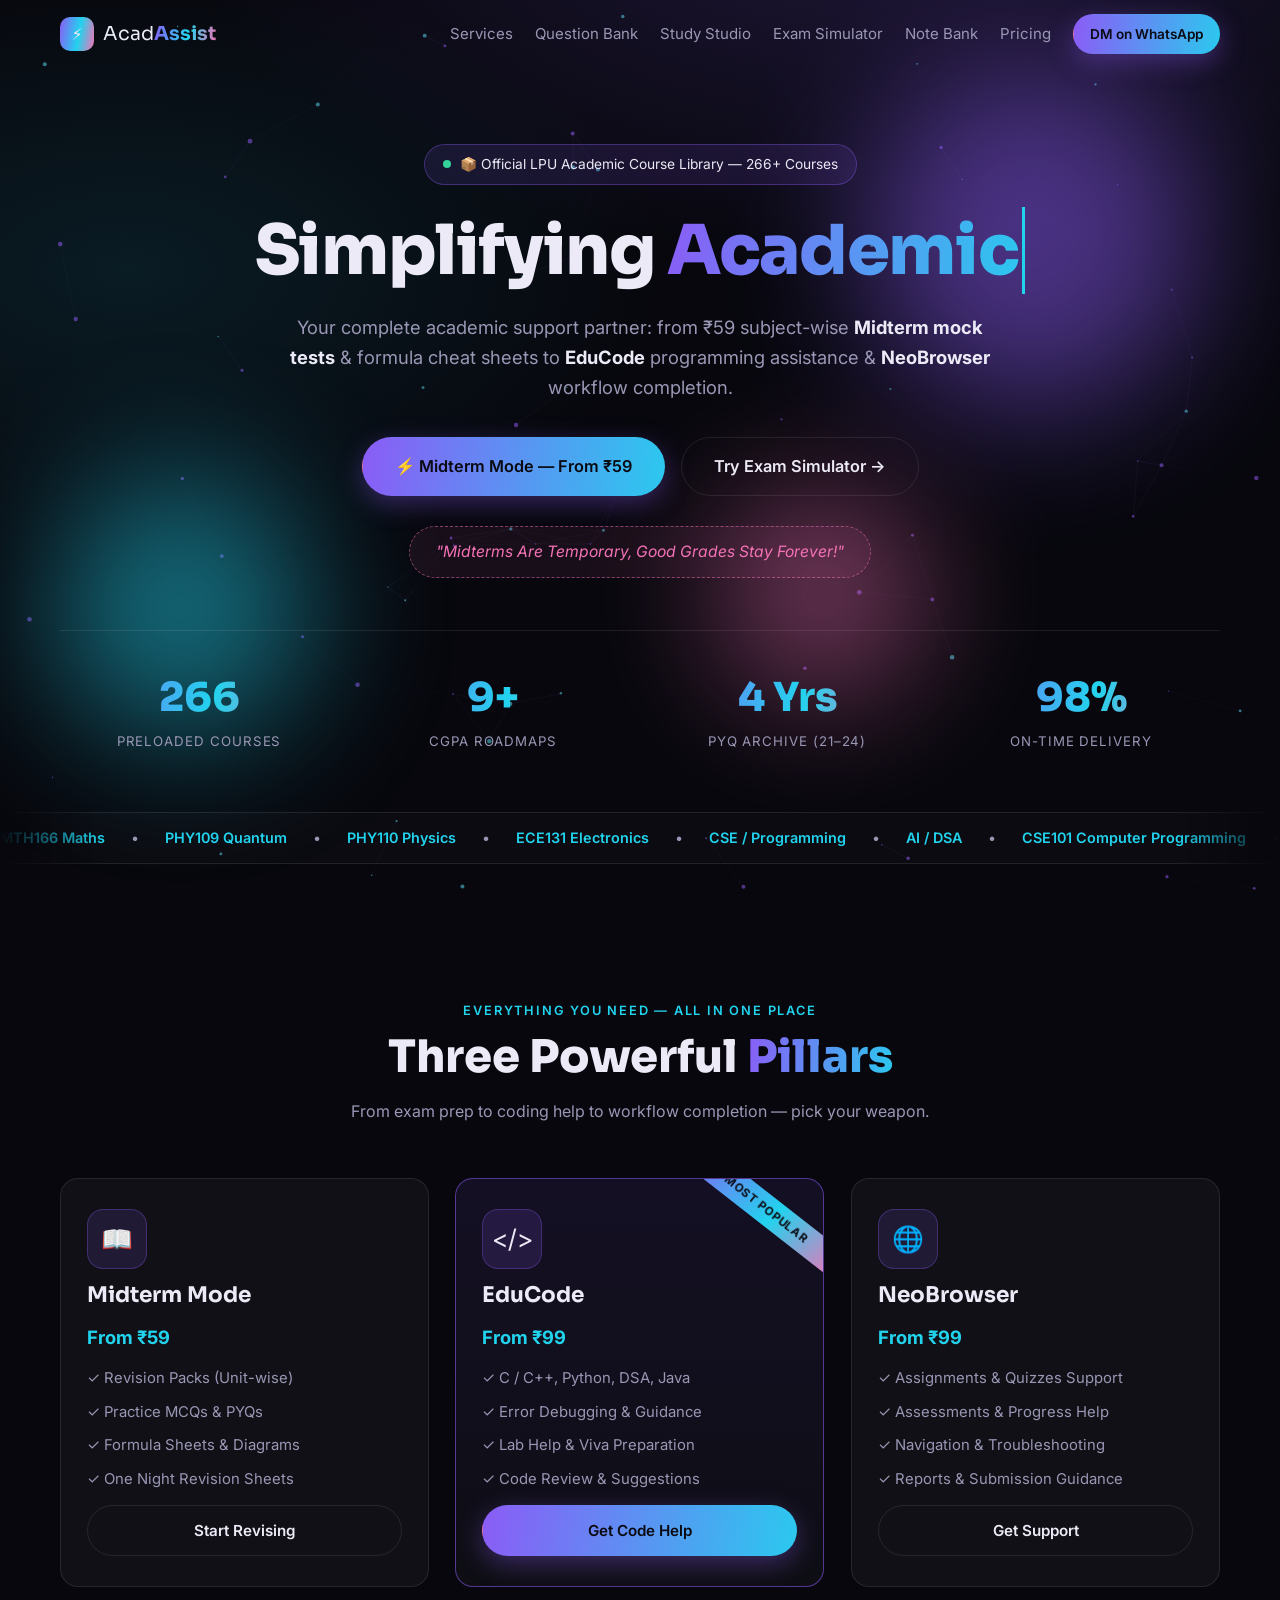
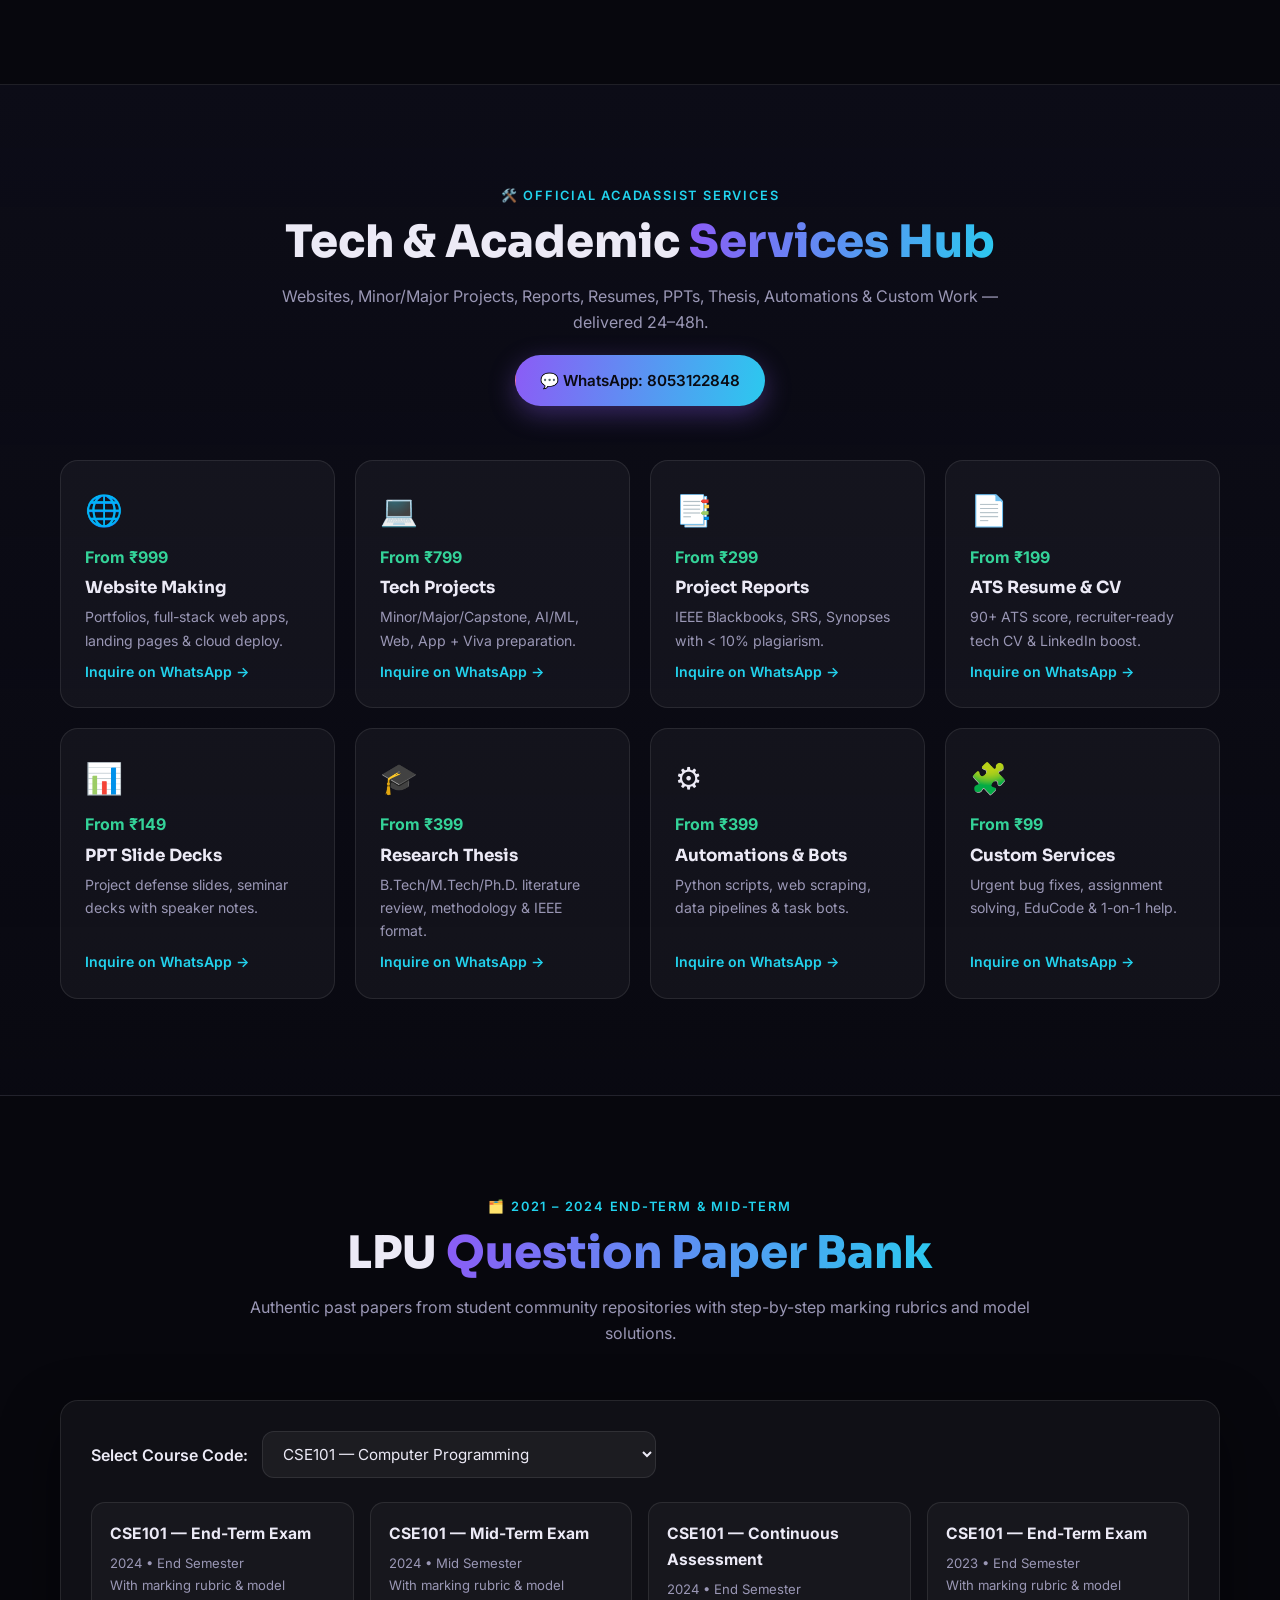
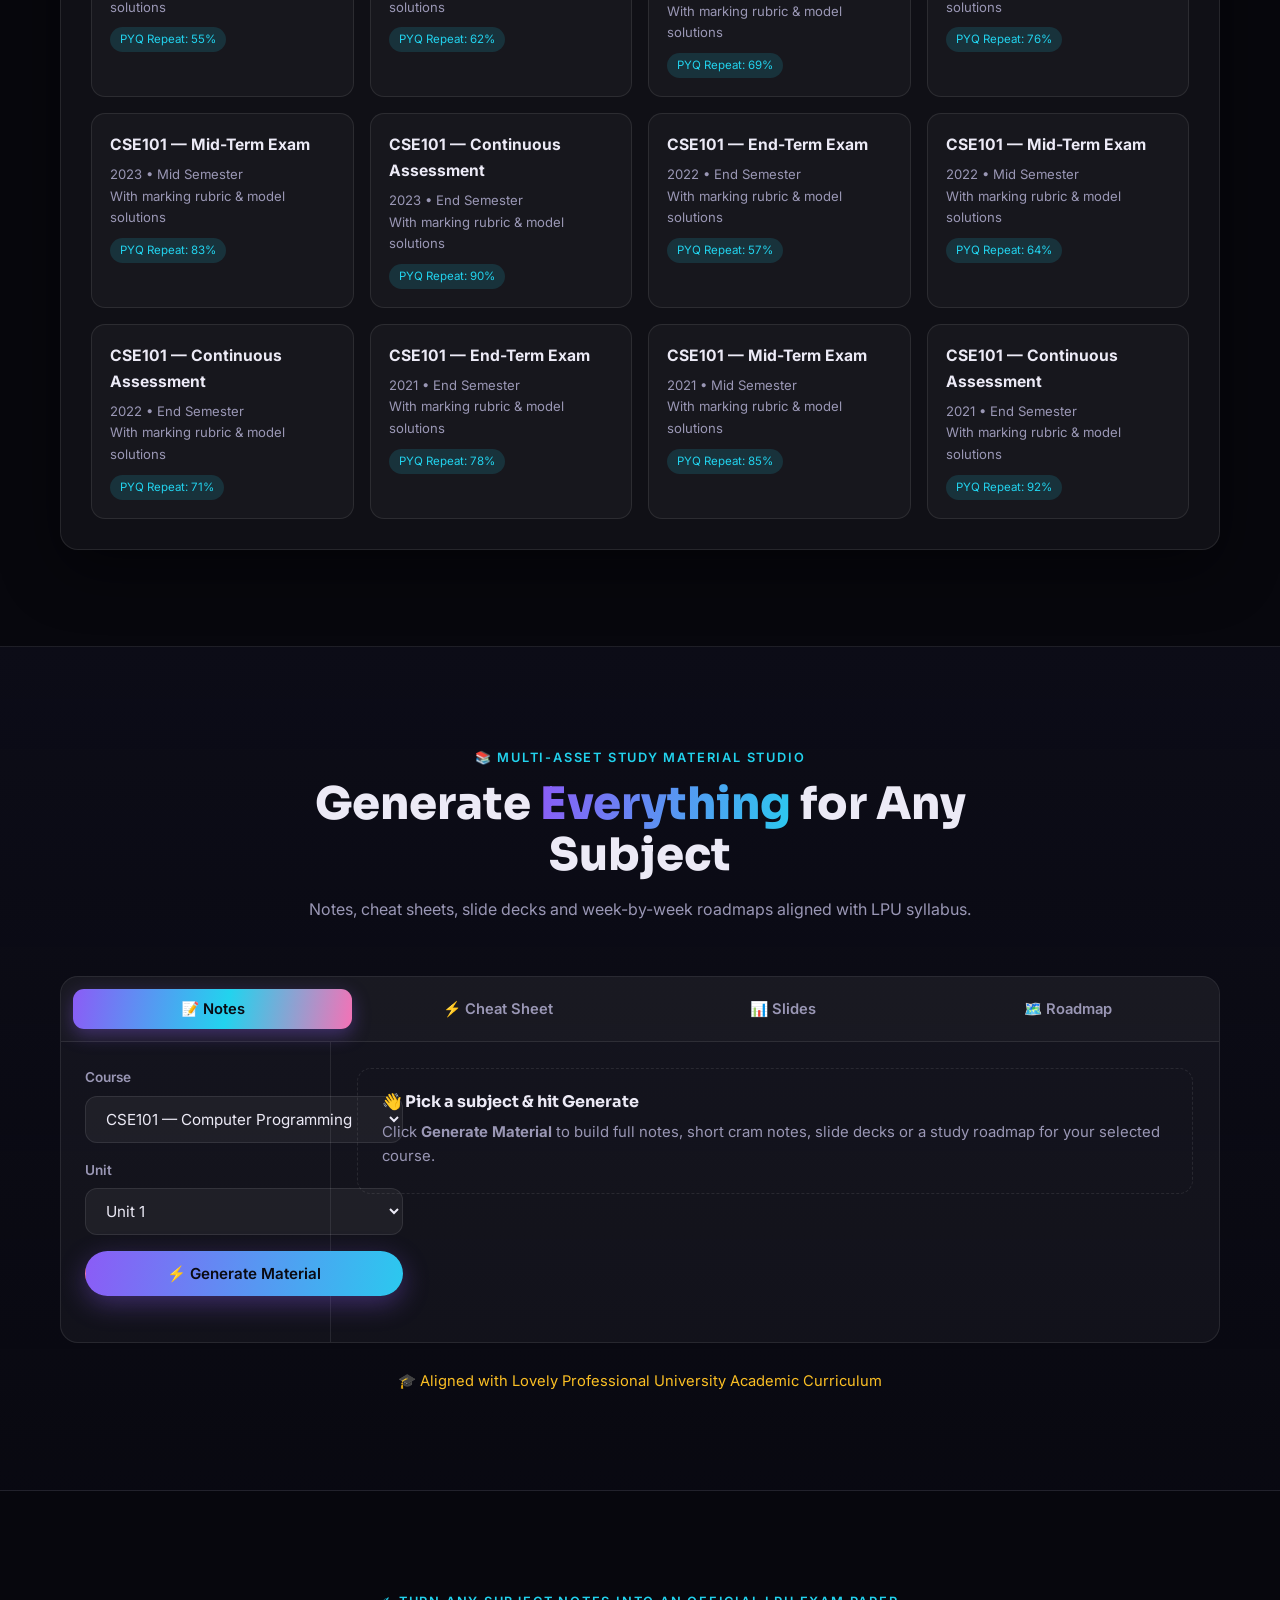
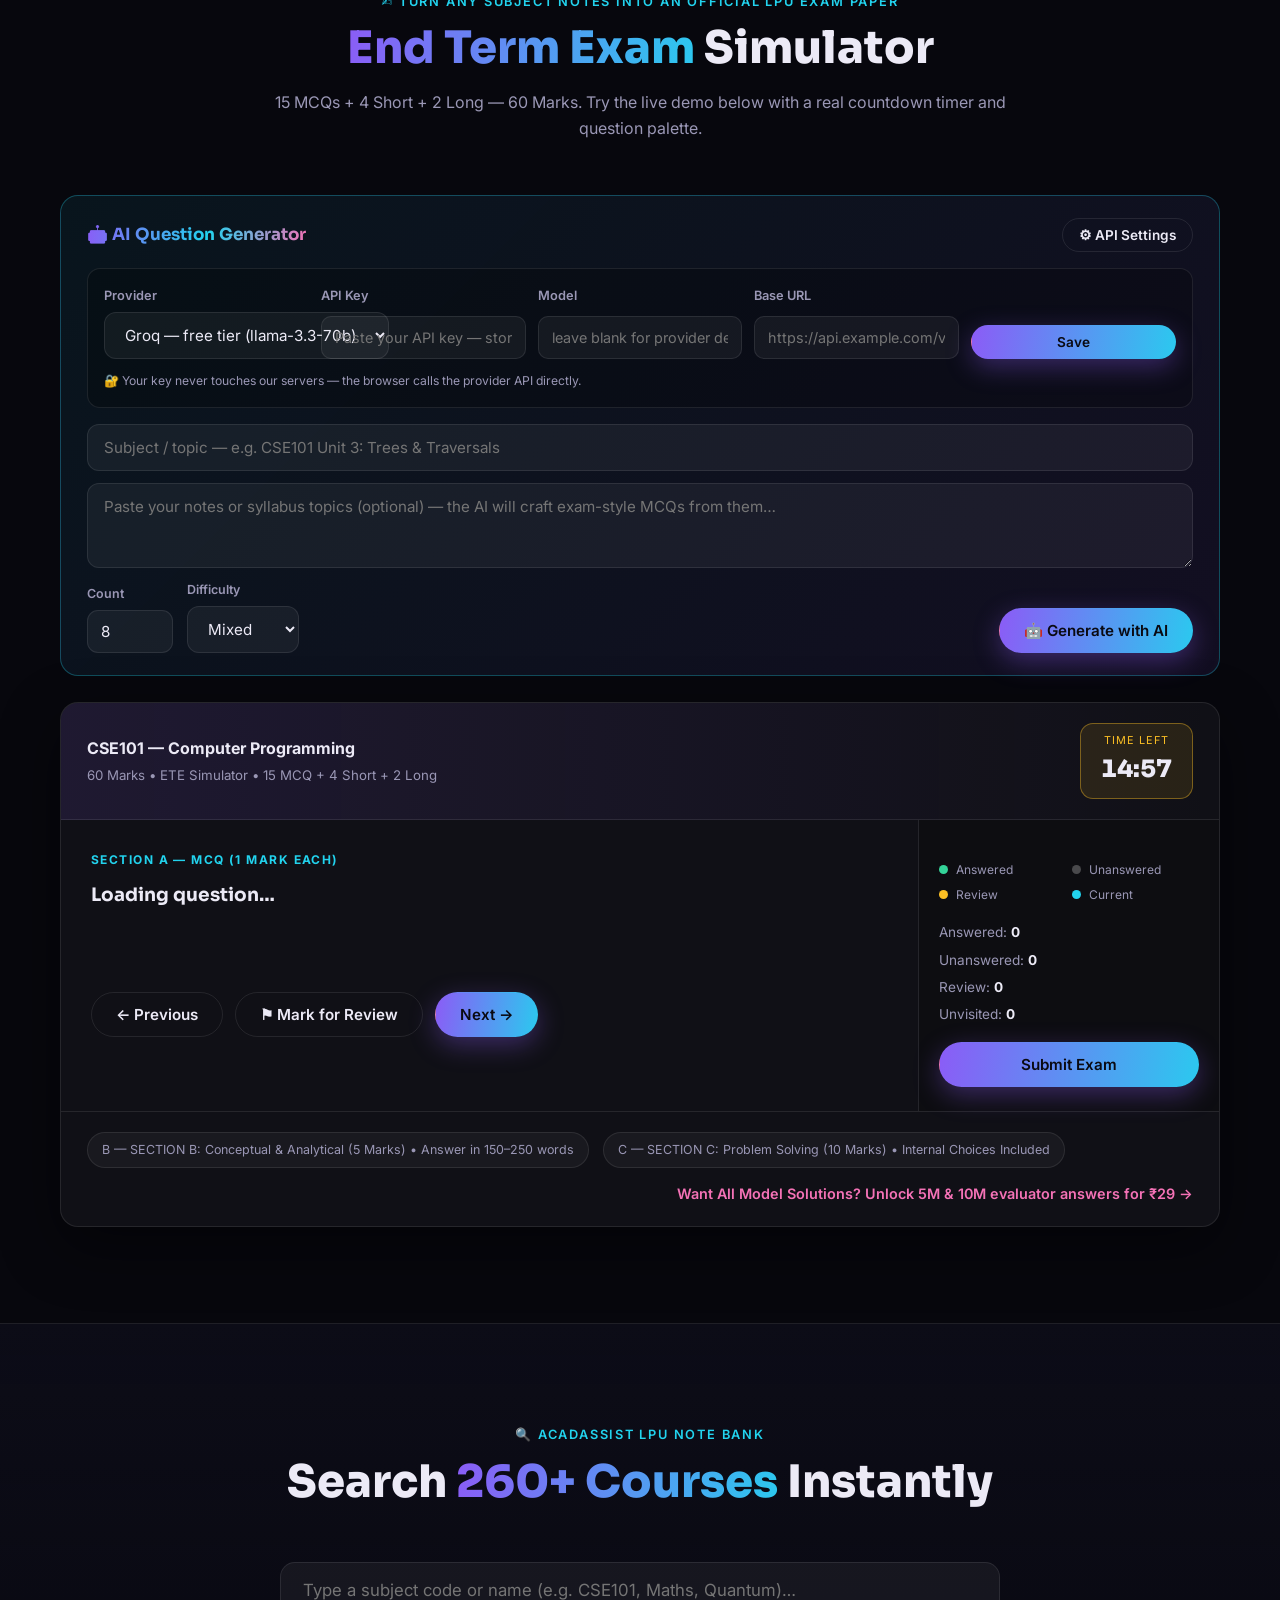
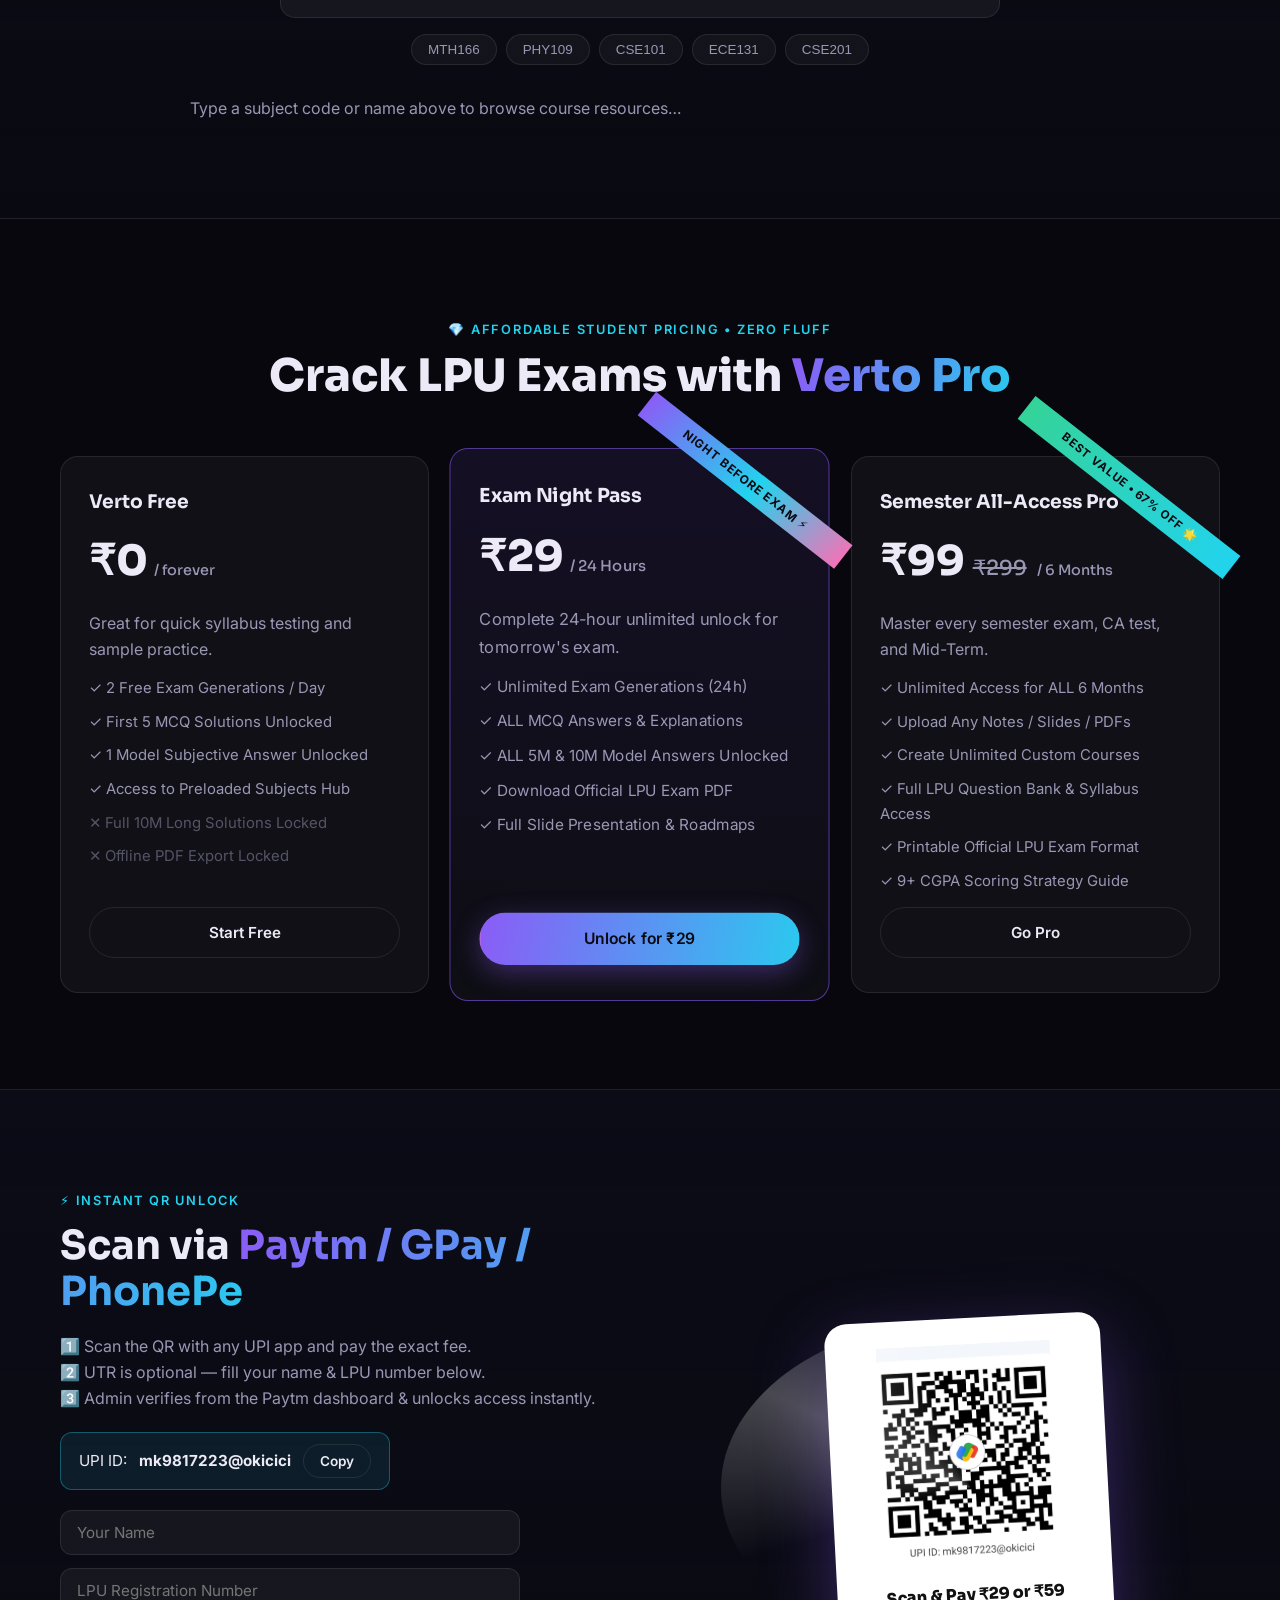
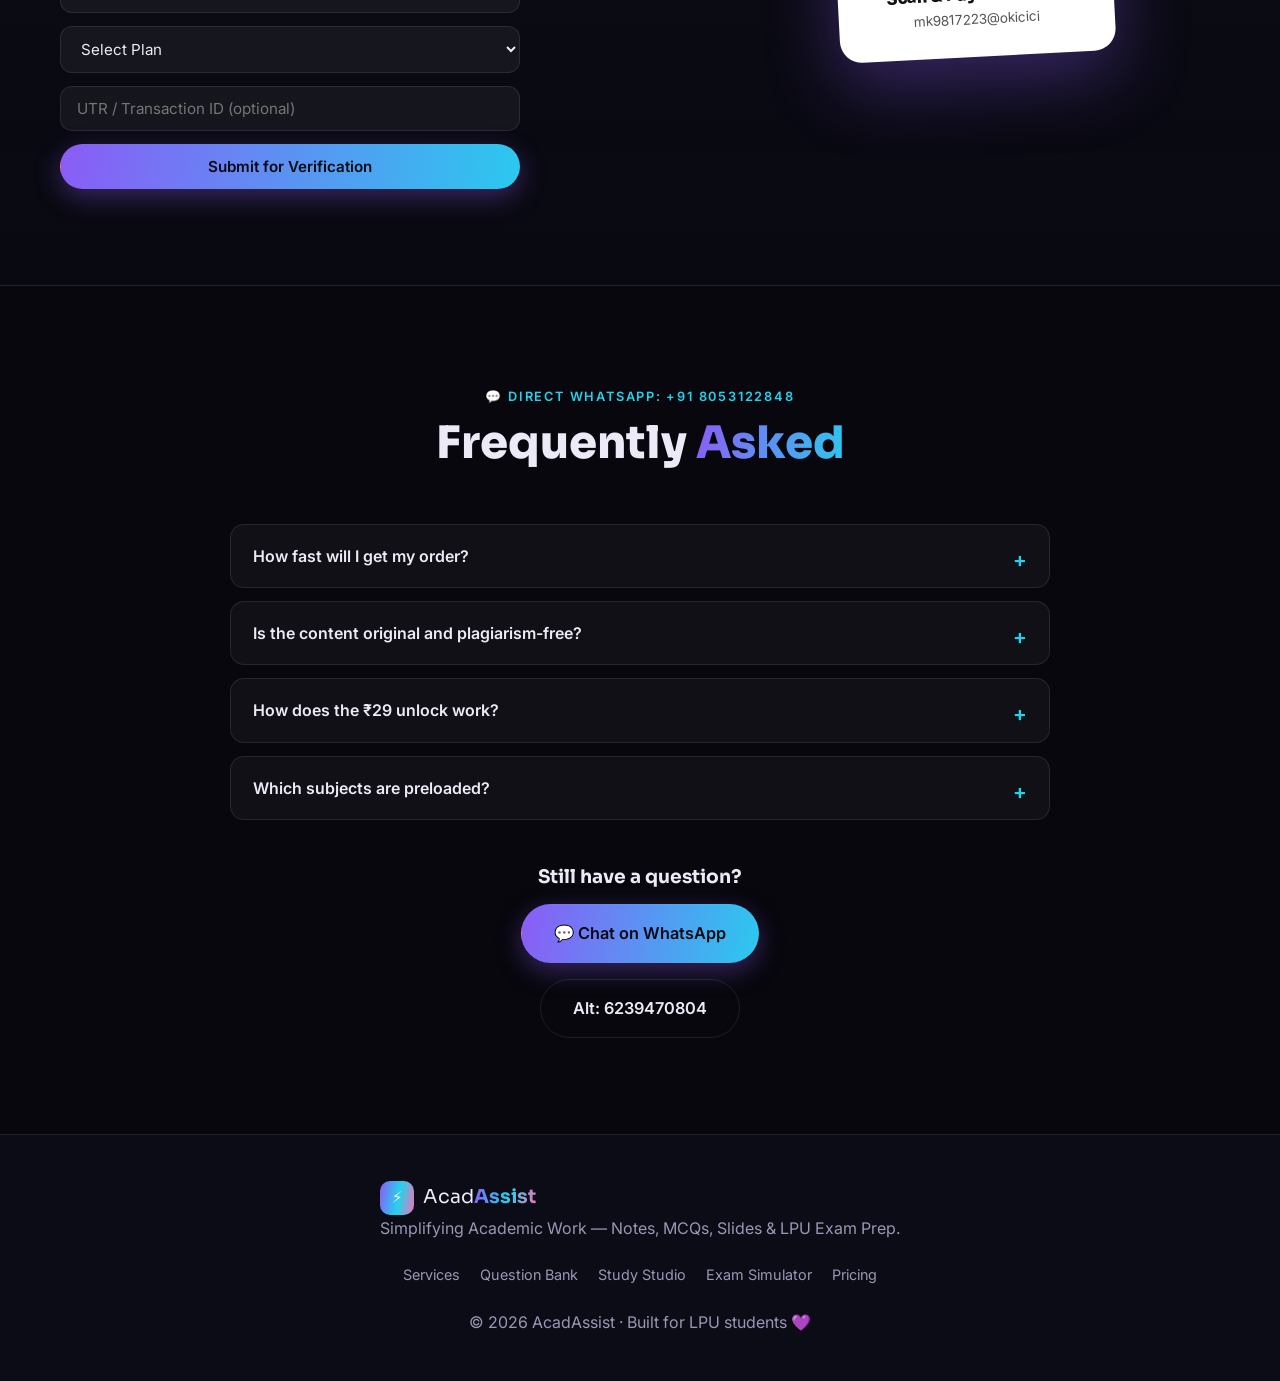
==== interactive-site/index.html @ d51eee95 "Add interactive landing site with AI exam generator and diagram deck New interactive-site/ frontend " ====
<!DOCTYPE html>
<html lang="en">
<head>
  <meta charset="UTF-8" />
  <meta name="viewport" content="width=device-width, initial-scale=1.0" />
  <title>AcadAssist — Simplifying Academic Work | Notes, MCQs, Slides &amp; LPU Exam Prep</title>
  <meta name="description" content="AcadAssist: Preloaded LPU subjects, custom courses, notes, slides, cram notes, roadmaps, and authentic LPU exam papers. Midterm mock tests from ₹59." />
  <link rel="preconnect" href="https://fonts.googleapis.com" />
  <link rel="preconnect" href="https://fonts.gstatic.com" crossorigin />
  <link href="https://fonts.googleapis.com/css2?family=Sora:wght@400;600;700;800&family=Inter:wght@400;500;600&display=swap" rel="stylesheet" />
  <link rel="stylesheet" href="styles.css" />
  <link rel="icon" href="data:image/svg+xml,<svg xmlns='http://www.w3.org/2000/svg' viewBox='0 0 100 100'><text y='.9em' font-size='90'>⚡</text></svg>" />
</head>
<body>

  <!-- ===== Scroll progress ===== -->
  <div class="scroll-progress" id="scrollProgress"></div>

  <!-- ===== Cursor glow ===== -->
  <div class="cursor-glow" id="cursorGlow"></div>

  <!-- ===== Navbar ===== -->
  <header class="navbar" id="navbar">
    <div class="container nav-inner">
      <a href="#top" class="logo">
        <span class="logo-mark">⚡</span>
        <span class="logo-text">Acad<strong>Assist</strong></span>
      </a>
      <nav class="nav-links" id="navLinks">
        <a href="#services">Services</a>
        <a href="#pyq">Question Bank</a>
        <a href="#studio">Study Studio</a>
        <a href="#exam">Exam Simulator</a>
        <a href="#search">Note Bank</a>
        <a href="#pricing">Pricing</a>
        <a href="#contact" class="btn btn-small btn-primary nav-cta">DM on WhatsApp</a>
      </nav>
      <button class="nav-toggle" id="navToggle" aria-label="Toggle menu">
        <span></span><span></span><span></span>
      </button>
    </div>
  </header>

  <!-- ===== Hero ===== -->
  <section class="hero" id="top">
    <canvas id="particles" class="hero-canvas"></canvas>
    <div class="orb orb-1"></div>
    <div class="orb orb-2"></div>
    <div class="orb orb-3"></div>

    <div class="container hero-inner">
      <div class="hero-badge reveal">
        <span class="pulse-dot"></span> 📦 Official LPU Academic Course Library — 266+ Courses
      </div>
      <h1 class="reveal delay-1">
        Simplifying <span class="grad-text" id="typewriter">Academic Work</span>
      </h1>
      <p class="hero-sub reveal delay-2">
        Your complete academic support partner: from ₹59 subject-wise <strong>Midterm mock tests</strong> &amp; formula cheat sheets
        to <strong>EduCode</strong> programming assistance &amp; <strong>NeoBrowser</strong> workflow completion.
      </p>

      <div class="hero-actions reveal delay-3">
        <a href="#pricing" class="btn btn-primary btn-lg magnetic">⚡ Midterm Mode — From ₹59</a>
        <a href="#exam" class="btn btn-ghost btn-lg magnetic">Try Exam Simulator →</a>
      </div>

      <div class="hero-tilt reveal delay-4">
        <div class="quote-chip">"Midterms Are Temporary, Good Grades Stay Forever!"</div>
      </div>

      <div class="stats reveal delay-5">
        <div class="stat"><div class="stat-num" data-count="266">0</div><div class="stat-label">Preloaded Courses</div></div>
        <div class="stat"><div class="stat-num" data-count="9" data-suffix="+">0</div><div class="stat-label">CGPA Roadmaps</div></div>
        <div class="stat"><div class="stat-num" data-count="4" data-suffix=" Yrs">0</div><div class="stat-label">PYQ Archive (21–24)</div></div>
        <div class="stat"><div class="stat-num" data-count="98" data-suffix="%">0</div><div class="stat-label">On-Time Delivery</div></div>
      </div>
    </div>

    <div class="marquee" aria-hidden="true">
      <div class="marquee-track">
        <span>MTH166 Maths</span><span>•</span><span>PHY109 Quantum</span><span>•</span><span>PHY110 Physics</span><span>•</span>
        <span>ECE131 Electronics</span><span>•</span><span>CSE / Programming</span><span>•</span><span>AI / DSA</span><span>•</span>
        <span>CSE101 Computer Programming</span><span>•</span><span>CSE201 Data Structures</span><span>•</span>
        <span>MTH166 Maths</span><span>•</span><span>PHY109 Quantum</span><span>•</span><span>PHY110 Physics</span><span>•</span>
        <span>ECE131 Electronics</span><span>•</span><span>CSE / Programming</span><span>•</span><span>AI / DSA</span><span>•</span>
        <span>CSE101 Computer Programming</span><span>•</span><span>CSE201 Data Structures</span><span>•</span>
      </div>
    </div>
  </section>

  <!-- ===== Core services ===== -->
  <section class="section" id="services">
    <div class="container">
      <div class="section-head reveal">
        <span class="eyebrow">Everything You Need — All in One Place</span>
        <h2>Three Powerful <span class="grad-text">Pillars</span></h2>
        <p>From exam prep to coding help to workflow completion — pick your weapon.</p>
      </div>

      <div class="pillar-grid">
        <article class="pillar card-3d reveal" data-tilt>
          <div class="pillar-icon">📖</div>
          <h3>Midterm Mode</h3>
          <div class="price-tag">From ₹59</div>
          <ul class="check-list">
            <li>✓ Revision Packs (Unit-wise)</li>
            <li>✓ Practice MCQs &amp; PYQs</li>
            <li>✓ Formula Sheets &amp; Diagrams</li>
            <li>✓ One Night Revision Sheets</li>
          </ul>
          <a href="#pricing" class="btn btn-ghost btn-block">Start Revising</a>
        </article>

        <article class="pillar card-3d featured reveal delay-1" data-tilt>
          <div class="ribbon">Most Popular</div>
          <div class="pillar-icon">&lt;/&gt;</div>
          <h3>EduCode</h3>
          <div class="price-tag">From ₹99</div>
          <ul class="check-list">
            <li>✓ C / C++, Python, DSA, Java</li>
            <li>✓ Error Debugging &amp; Guidance</li>
            <li>✓ Lab Help &amp; Viva Preparation</li>
            <li>✓ Code Review &amp; Suggestions</li>
          </ul>
          <a href="#contact" class="btn btn-primary btn-block">Get Code Help</a>
        </article>

        <article class="pillar card-3d reveal delay-2" data-tilt>
          <div class="pillar-icon">🌐</div>
          <h3>NeoBrowser</h3>
          <div class="price-tag">From ₹99</div>
          <ul class="check-list">
            <li>✓ Assignments &amp; Quizzes Support</li>
            <li>✓ Assessments &amp; Progress Help</li>
            <li>✓ Navigation &amp; Troubleshooting</li>
            <li>✓ Reports &amp; Submission Guidance</li>
          </ul>
          <a href="#contact" class="btn btn-ghost btn-block">Get Support</a>
        </article>
      </div>
    </div>
  </section>

  <!-- ===== Pro services grid ===== -->
  <section class="section section-alt" id="pro">
    <div class="container">
      <div class="section-head reveal">
        <span class="eyebrow">🛠️ Official AcadAssist Services</span>
        <h2>Tech &amp; Academic <span class="grad-text">Services Hub</span></h2>
        <p>Websites, Minor/Major Projects, Reports, Resumes, PPTs, Thesis, Automations &amp; Custom Work — delivered 24–48h.</p>
        <a class="btn btn-primary magnetic" href="https://wa.me/918053122848?text=Hi%20AcadAssist%2C%20I%20need%20a%20service%20from%20your%20Services%20Hub" target="_blank" rel="noopener">💬 WhatsApp: 8053122848</a>
      </div>

      <div class="services-grid" id="servicesGrid">
        <!-- cards injected by JS for staggered animation -->
      </div>
    </div>
  </section>

  <!-- ===== PYQ Bank ===== -->
  <section class="section" id="pyq">
    <div class="container">
      <div class="section-head reveal">
        <span class="eyebrow">🗂️ 2021 – 2024 End-Term &amp; Mid-Term</span>
        <h2>LPU <span class="grad-text">Question Paper Bank</span></h2>
        <p>Authentic past papers from student community repositories with step-by-step marking rubrics and model solutions.</p>
      </div>

      <div class="pyq-panel reveal">
        <div class="pyq-controls">
          <label for="courseSelect">Select Course Code:</label>
          <select id="courseSelect" class="select"></select>
        </div>
        <div class="pyq-results" id="pyqResults"></div>
      </div>
    </div>
  </section>

  <!-- ===== Study Studio ===== -->
  <section class="section section-alt" id="studio">
    <div class="container">
      <div class="section-head reveal">
        <span class="eyebrow">📚 Multi-Asset Study Material Studio</span>
        <h2>Generate <span class="grad-text">Everything</span> for Any Subject</h2>
        <p>Notes, cheat sheets, slide decks and week-by-week roadmaps aligned with LPU syllabus.</p>
      </div>

      <div class="studio reveal">
        <div class="studio-tabs" id="studioTabs">
          <button class="tab active" data-tab="notes">📝 Notes</button>
          <button class="tab" data-tab="cheatsheet">⚡ Cheat Sheet</button>
          <button class="tab" data-tab="slides">📊 Slides</button>
          <button class="tab" data-tab="roadmap">🗺️ Roadmap</button>
        </div>

        <div class="studio-body">
          <div class="studio-controls">
            <label>Course
              <select id="studioCourse" class="select">
                <option>CSE101 — Computer Programming</option>
                <option>CSE201 — Data Structures</option>
                <option>MTH166 — Engineering Mathematics</option>
                <option>PHY109 — Quantum Mechanics</option>
                <option>ECE131 — Analog Electronics</option>
              </select>
            </label>
            <label>Unit
              <select id="studioUnit" class="select">
                <option>Unit 1</option><option>Unit 2</option><option>Unit 3</option><option>Unit 4</option>
              </select>
            </label>
            <button class="btn btn-primary btn-block magnetic" id="generateBtn">⚡ Generate Material</button>
          </div>

          <div class="studio-output" id="studioOutput">
            <div class="loader" id="studioLoader" hidden>
              <div class="loader-bar"><span></span></div>
              <p>Synthesizing Learning Material via LPU Syllabus Standards…</p>
            </div>
            <div class="output-card" id="outputCard">
              <h4>👋 Pick a subject &amp; hit Generate</h4>
              <p>Click <strong>Generate Material</strong> to build full notes, short cram notes, slide decks or a study roadmap for your selected course.</p>
            </div>
          </div>
        </div>
      </div>
      <p class="align-note reveal">🎓 Aligned with Lovely Professional University Academic Curriculum</p>
    </div>
  </section>

  <!-- ===== Exam Simulator ===== -->
  <section class="section" id="exam">
    <div class="container">
      <div class="section-head reveal">
        <span class="eyebrow">✍️ Turn Any Subject Notes into an Official LPU Exam Paper</span>
        <h2><span class="grad-text">End Term Exam</span> Simulator</h2>
        <p>15 MCQs + 4 Short + 2 Long — 60 Marks. Try the live demo below with a real countdown timer and question palette.</p>
      </div>

      <div class="ai-panel reveal" id="aiPanel">
        <div class="ai-head">
          <span class="ai-badge">🤖 AI Question Generator</span>
          <button class="btn btn-small btn-ghost" id="aiSettingsToggle" type="button">⚙ API Settings</button>
        </div>

        <div class="ai-settings" id="aiSettings" hidden>
          <label>Provider
            <select id="aiProvider" class="select">
              <option value="groq">Groq — free tier (llama-3.3-70b)</option>
              <option value="gemini">Google Gemini — free tier</option>
              <option value="openai">OpenAI</option>
              <option value="openrouter">OpenRouter</option>
              <option value="custom">Custom (OpenAI-compatible)</option>
            </select>
          </label>
          <label>API Key
            <input type="password" id="aiKey" placeholder="Paste your API key — stored only in this browser" autocomplete="off" />
          </label>
          <label>Model
            <input type="text" id="aiModel" placeholder="leave blank for provider default" />
          </label>
          <label id="aiCustomWrap" hidden>Base URL
            <input type="text" id="aiBaseUrl" placeholder="https://api.example.com/v1" />
          </label>
          <button class="btn btn-small btn-primary" id="aiSave" type="button">Save</button>
          <span class="ai-note">🔐 Your key never touches our servers — the browser calls the provider API directly.</span>
        </div>

        <div class="ai-controls">
          <input type="text" id="aiSubject" placeholder="Subject / topic — e.g. CSE101 Unit 3: Trees &amp; Traversals" />
          <textarea id="aiNotes" rows="3" placeholder="Paste your notes or syllabus topics (optional) — the AI will craft exam-style MCQs from them…"></textarea>
          <div class="ai-opts">
            <label>Count
              <input type="number" id="aiCount" min="3" max="15" value="8" />
            </label>
            <label>Difficulty
              <select id="aiDiff" class="select">
                <option>Mixed</option><option>Easy</option><option>Medium</option><option>Hard</option>
              </select>
            </label>
            <button class="btn btn-primary" id="aiGenerate" type="button">🤖 Generate with AI</button>
          </div>
          <div class="ai-status" id="aiStatus" hidden></div>
        </div>
      </div>

      <div class="exam reveal" id="examApp">
        <div class="exam-header">
          <div>
            <strong id="examCourse">CSE101 — Computer Programming</strong>
            <span class="exam-meta">60 Marks • ETE Simulator • 15 MCQ + 4 Short + 2 Long</span>
          </div>
          <div class="exam-timer" id="examTimer">
            <span class="timer-label">Time Left</span>
            <span class="timer-value" id="timerValue">15:00</span>
          </div>
        </div>

        <div class="exam-body">
          <div class="exam-question card-3d">
            <div class="q-section" id="qSection">SECTION A — MCQ (1 Mark Each)</div>
            <h4 class="q-text" id="qText">Loading question…</h4>
            <div class="q-options" id="qOptions"></div>
            <div class="exam-nav">
              <button class="btn btn-ghost" id="prevBtn">← Previous</button>
              <button class="btn btn-ghost" id="markBtn">⚑ Mark for Review</button>
              <button class="btn btn-primary" id="nextBtn">Next →</button>
            </div>
          </div>

          <aside class="exam-sidebar">
            <div class="palette" id="palette"></div>
            <div class="palette-legend">
              <span><i class="dot answered"></i> Answered</span>
              <span><i class="dot unanswered"></i> Unanswered</span>
              <span><i class="dot review"></i> Review</span>
              <span><i class="dot current"></i> Current</span>
            </div>
            <div class="tally">
              <div>Answered: <strong id="tAnswered">0</strong></div>
              <div>Unanswered: <strong id="tUnanswered">0</strong></div>
              <div>Review: <strong id="tReview">0</strong></div>
              <div>Unvisited: <strong id="tUnvisited">0</strong></div>
            </div>
            <button class="btn btn-primary btn-block" id="submitExam">Submit Exam</button>
            <div class="exam-result" id="examResult" hidden></div>
          </aside>
        </div>

        <div class="exam-footer">
          <div class="section-tag">B — SECTION B: Conceptual &amp; Analytical (5 Marks) • Answer in 150–250 words</div>
          <div class="section-tag">C — SECTION C: Problem Solving (10 Marks) • Internal Choices Included</div>
          <a href="#pricing" class="unlock-link">Want All Model Solutions? Unlock 5M &amp; 10M evaluator answers for ₹29 →</a>
        </div>
      </div>
    </div>
  </section>

  <!-- ===== Note Bank search ===== -->
  <section class="section section-alt" id="search">
    <div class="container">
      <div class="section-head reveal">
        <span class="eyebrow">🔍 AcadAssist LPU Note Bank</span>
        <h2>Search <span class="grad-text">260+ Courses</span> Instantly</h2>
      </div>

      <div class="search-box reveal">
        <input type="search" id="searchInput" placeholder="Type a subject code or name (e.g. CSE101, Maths, Quantum)…" autocomplete="off" />
        <div class="popular-chips" id="popularChips"></div>
      </div>

      <div class="search-results" id="searchResults">
        <p class="muted">Type a subject code or name above to browse course resources…</p>
      </div>
    </div>
  </section>

  <!-- ===== Pricing ===== -->
  <section class="section" id="pricing">
    <div class="container">
      <div class="section-head reveal">
        <span class="eyebrow">💎 Affordable Student Pricing • Zero Fluff</span>
        <h2>Crack LPU Exams with <span class="grad-text">Verto Pro</span></h2>
      </div>

      <div class="pricing-grid">
        <div class="price-card reveal">
          <h3>Verto Free</h3>
          <div class="amount">₹0<span>/ forever</span></div>
          <p class="muted">Great for quick syllabus testing and sample practice.</p>
          <ul class="check-list">
            <li>✓ 2 Free Exam Generations / Day</li>
            <li>✓ First 5 MCQ Solutions Unlocked</li>
            <li>✓ 1 Model Subjective Answer Unlocked</li>
            <li>✓ Access to Preloaded Subjects Hub</li>
            <li class="cross">✕ Full 10M Long Solutions Locked</li>
            <li class="cross">✕ Offline PDF Export Locked</li>
          </ul>
          <a href="#exam" class="btn btn-ghost btn-block">Start Free</a>
        </div>

        <div class="price-card popular reveal delay-1">
          <div class="ribbon">Night Before Exam ⚡</div>
          <h3>Exam Night Pass</h3>
          <div class="amount">₹29<span>/ 24 Hours</span></div>
          <p class="muted">Complete 24-hour unlimited unlock for tomorrow's exam.</p>
          <ul class="check-list">
            <li>✓ Unlimited Exam Generations (24h)</li>
            <li>✓ ALL MCQ Answers &amp; Explanations</li>
            <li>✓ ALL 5M &amp; 10M Model Answers Unlocked</li>
            <li>✓ Download Official LPU Exam PDF</li>
            <li>✓ Full Slide Presentation &amp; Roadmaps</li>
          </ul>
          <a href="#pay" class="btn btn-primary btn-block magnetic">Unlock for ₹29</a>
        </div>

        <div class="price-card reveal delay-2">
          <div class="ribbon ribbon-green">Best Value • 67% OFF 🌟</div>
          <h3>Semester All-Access Pro</h3>
          <div class="amount">₹99 <s>₹299</s><span>/ 6 Months</span></div>
          <p class="muted">Master every semester exam, CA test, and Mid-Term.</p>
          <ul class="check-list">
            <li>✓ Unlimited Access for ALL 6 Months</li>
            <li>✓ Upload Any Notes / Slides / PDFs</li>
            <li>✓ Create Unlimited Custom Courses</li>
            <li>✓ Full LPU Question Bank &amp; Syllabus Access</li>
            <li>✓ Printable Official LPU Exam Format</li>
            <li>✓ 9+ CGPA Scoring Strategy Guide</li>
          </ul>
          <a href="#pay" class="btn btn-ghost btn-block">Go Pro</a>
        </div>
      </div>
    </div>
  </section>

  <!-- ===== UPI Payment ===== -->
  <section class="section section-alt" id="pay">
    <div class="container pay-grid">
      <div class="reveal">
        <span class="eyebrow">⚡ INSTANT QR UNLOCK</span>
        <h2>Scan via <span class="grad-text">Paytm / GPay / PhonePe</span></h2>
        <p class="pay-steps">
          1️⃣ Scan the QR with any UPI app and pay the exact fee.<br />
          2️⃣ UTR is optional — fill your name &amp; LPU number below.<br />
          3️⃣ Admin verifies from the Paytm dashboard &amp; unlocks access instantly.
        </p>
        <div class="upi-id">UPI ID: <strong>mk9817223@okicici</strong>
          <button class="btn btn-small btn-ghost" id="copyUpi">Copy</button>
        </div>
        <form class="pay-form" id="payForm">
          <input type="text" placeholder="Your Name" required />
          <input type="text" placeholder="LPU Registration Number" required />
          <select class="select" required>
            <option value="">Select Plan</option>
            <option>Exam Night Pass — ₹29</option>
            <option>Midterm Mode — ₹59</option>
            <option>Semester Pro — ₹99</option>
          </select>
          <input type="text" placeholder="UTR / Transaction ID (optional)" />
          <button class="btn btn-primary btn-block" type="submit">Submit for Verification</button>
        </form>
        <div class="pay-success" id="paySuccess" hidden>✅ Submitted! Admin will verify &amp; unlock your access shortly.</div>
      </div>

      <div class="qr-wrap reveal delay-1">
        <div class="qr-card" id="qrCard">
          <img class="qr-image" id="qrImage" src="assets/official_paywall_qr.jpg"
               alt="Official Paytm UPI QR (mk9817223@okicici)"
               onerror="this.onerror=null;this.src='https://acadassist-cor0.onrender.com/static/images/official_paywall_qr.jpg'" />
          <div class="qr-caption">Scan &amp; Pay ₹29 or ₹59</div>
          <div class="qr-upi">mk9817223@okicici</div>
        </div>
        <div class="shine"></div>
      </div>
    </div>
  </section>

  <!-- ===== FAQ / contact ===== -->
  <section class="section" id="contact">
    <div class="container narrow">
      <div class="section-head reveal">
        <span class="eyebrow">💬 Direct WhatsApp: +91 8053122848</span>
        <h2>Frequently <span class="grad-text">Asked</span></h2>
      </div>

      <div class="faq" id="faq">
        <details class="faq-item reveal">
          <summary>How fast will I get my order?</summary>
          <p>Most tasks are delivered in 24–48h; exam-night help is prioritized and usually completed within a few hours.</p>
        </details>
        <details class="faq-item reveal">
          <summary>Is the content original and plagiarism-free?</summary>
          <p>Yes — 100% university-standard. Reports ship with &lt;10% plagiarism and full IEEE formatting where applicable.</p>
        </details>
        <details class="faq-item reveal">
          <summary>How does the ₹29 unlock work?</summary>
          <p>Scan the UPI QR, pay ₹29, submit your name &amp; LPU number above. Admin verifies the payment and activates 24h unlimited access.</p>
        </details>
        <details class="faq-item reveal">
          <summary>Which subjects are preloaded?</summary>
          <p>266+ LPU courses including MTH166, PHY109, PHY110, ECE131, CSE programming and AI/DSA — plus unlimited custom courses on Semester Pro.</p>
        </details>
      </div>

      <div class="contact-cta reveal">
        <h3>Still have a question?</h3>
        <a class="btn btn-primary btn-lg magnetic" href="https://wa.me/918053122848?text=Hi%20AcadAssist!" target="_blank" rel="noopener">💬 Chat on WhatsApp</a>
        <a class="btn btn-ghost btn-lg" href="https://wa.me/6239470804" target="_blank" rel="noopener">Alt: 6239470804</a>
      </div>
    </div>
  </section>

  <!-- ===== Footer ===== -->
  <footer class="footer">
    <div class="container footer-inner">
      <div>
        <a href="#top" class="logo"><span class="logo-mark">⚡</span><span class="logo-text">Acad<strong>Assist</strong></span></a>
        <p class="muted">Simplifying Academic Work — Notes, MCQs, Slides &amp; LPU Exam Prep.</p>
      </div>
      <div class="footer-links">
        <a href="#services">Services</a>
        <a href="#pyq">Question Bank</a>
        <a href="#studio">Study Studio</a>
        <a href="#exam">Exam Simulator</a>
        <a href="#pricing">Pricing</a>
      </div>
      <p class="muted">© <span id="year"></span> AcadAssist · Built for LPU students 💜</p>
    </div>
  </footer>

  <button class="to-top" id="toTop" aria-label="Back to top">↑</button>

  <!-- ===== Interactive Slide Deck ===== -->
  <div class="deck" id="deck" hidden>
    <div class="deck-top">
      <div class="deck-title" id="deckTitle">CSE101 — Unit 1</div>
      <div class="deck-progress"><span id="deckBar"></span></div>
      <div class="deck-counter" id="deckCounter">1 / 8</div>
      <button class="deck-close" id="deckClose" aria-label="Close deck">✕</button>
    </div>

    <div class="deck-stage" id="deckStage"></div>

    <div class="deck-bottom">
      <button class="btn btn-ghost btn-small" id="deckPrev" type="button">← Prev</button>
      <div class="deck-dots" id="deckDots"></div>
      <button class="btn btn-ghost btn-small" id="deckNext" type="button">Next →</button>
    </div>
    <div class="deck-hint">Use ← → arrow keys · click diagram blocks to explore · Esc to exit</div>
  </div>

  <script src="app.js"></script>
</body>
</html>
---- interactive-site/styles.css ----
/* ================= AcadAssist — Styles & Animations ================= */
:root {
  --bg: #07070d;
  --bg-2: #0c0c17;
  --card: rgba(255, 255, 255, 0.04);
  --card-border: rgba(255, 255, 255, 0.09);
  --text: #eceaf6;
  --muted: #9a97b5;
  --brand: #8b5cf6;
  --brand-2: #22d3ee;
  --brand-3: #f472b6;
  --green: #34d399;
  --amber: #fbbf24;
  --radius: 18px;
  --grad: linear-gradient(100deg, #8b5cf6, #22d3ee 55%, #f472b6);
  --shadow: 0 20px 60px rgba(0, 0, 0, 0.45);
  --nav-h: 68px;
}

* { margin: 0; padding: 0; box-sizing: border-box; }

html { scroll-behavior: smooth; scroll-padding-top: var(--nav-h); }

body {
  font-family: "Inter", system-ui, sans-serif;
  background: var(--bg);
  color: var(--text);
  line-height: 1.65;
  overflow-x: hidden;
}

h1, h2, h3, h4, .logo-text { font-family: "Sora", sans-serif; line-height: 1.15; }

.container { width: min(1160px, 92vw); margin-inline: auto; }
.container.narrow { width: min(820px, 92vw); }

img { max-width: 100%; }
a { color: inherit; text-decoration: none; }
.muted { color: var(--muted); }

::selection { background: var(--brand); color: #fff; }

/* ---------- scroll progress ---------- */
.scroll-progress {
  position: fixed; top: 0; left: 0; height: 3px; width: 0;
  background: var(--grad); z-index: 1000;
  box-shadow: 0 0 12px rgba(139, 92, 246, 0.8);
  transition: width 0.1s linear;
}

/* ---------- cursor glow ---------- */
.cursor-glow {
  position: fixed; width: 420px; height: 420px; border-radius: 50%;
  background: radial-gradient(circle, rgba(139, 92, 246, 0.16), transparent 65%);
  pointer-events: none; z-index: 1; transform: translate(-50%, -50%);
  transition: opacity 0.4s ease; opacity: 0;
}
body:hover .cursor-glow { opacity: 1; }

/* ---------- navbar ---------- */
.navbar {
  position: fixed; top: 0; left: 0; right: 0; z-index: 900;
  padding: 14px 0;
  transition: all 0.35s ease;
  backdrop-filter: blur(0px);
}
.navbar.scrolled {
  background: rgba(7, 7, 13, 0.82);
  backdrop-filter: blur(14px);
  border-bottom: 1px solid var(--card-border);
  padding: 8px 0;
}
.nav-inner { display: flex; align-items: center; justify-content: space-between; }
.logo { display: flex; align-items: center; gap: 9px; font-size: 1.2rem; }
.logo-mark {
  display: grid; place-items: center; width: 34px; height: 34px;
  background: var(--grad); border-radius: 10px; font-size: 1rem;
  animation: markPulse 3s ease-in-out infinite;
}
@keyframes markPulse {
  0%, 100% { transform: rotate(0deg) scale(1); }
  50% { transform: rotate(-8deg) scale(1.08); }
}
.logo-text strong { background: var(--grad); -webkit-background-clip: text; background-clip: text; color: transparent; }

.nav-links { display: flex; align-items: center; gap: 22px; font-size: 0.94rem; }
.nav-links a:not(.btn) { color: var(--muted); position: relative; transition: color 0.25s; }
.nav-links a:not(.btn)::after {
  content: ""; position: absolute; left: 0; bottom: -5px; width: 0; height: 2px;
  background: var(--grad); transition: width 0.3s ease; border-radius: 2px;
}
.nav-links a:not(.btn):hover { color: var(--text); }
.nav-links a:not(.btn):hover::after { width: 100%; }

.nav-toggle { display: none; background: none; border: 0; cursor: pointer; flex-direction: column; gap: 5px; padding: 6px; }
.nav-toggle span { width: 24px; height: 2px; background: var(--text); border-radius: 2px; transition: 0.3s; }
.nav-toggle.open span:nth-child(1) { transform: translateY(7px) rotate(45deg); }
.nav-toggle.open span:nth-child(2) { opacity: 0; }
.nav-toggle.open span:nth-child(3) { transform: translateY(-7px) rotate(-45deg); }

/* ---------- buttons ---------- */
.btn {
  display: inline-flex; align-items: center; justify-content: center; gap: 8px;
  padding: 12px 24px; border-radius: 999px; font-weight: 600; font-size: 0.95rem;
  border: 1px solid transparent; cursor: pointer; transition: transform 0.25s ease, box-shadow 0.25s ease, background 0.25s;
  font-family: "Inter", sans-serif; white-space: nowrap;
}
.btn-primary {
  background: var(--grad); color: #0a0a12;
  box-shadow: 0 8px 26px rgba(139, 92, 246, 0.35);
  background-size: 200% 200%; animation: gradShift 5s ease infinite;
}
@keyframes gradShift { 0%, 100% { background-position: 0% 50%; } 50% { background-position: 100% 50%; } }
.btn-primary:hover { transform: translateY(-3px) scale(1.03); box-shadow: 0 14px 36px rgba(139, 92, 246, 0.5); }
.btn-ghost { background: transparent; border-color: var(--card-border); color: var(--text); }
.btn-ghost:hover { border-color: var(--brand); background: rgba(139, 92, 246, 0.12); transform: translateY(-3px); }
.btn-lg { padding: 15px 32px; font-size: 1.02rem; }
.btn-small { padding: 8px 16px; font-size: 0.85rem; }
.btn-block { width: 100%; }
.btn:active { transform: scale(0.97); }

/* ---------- hero ---------- */
.hero {
  position: relative; min-height: 100vh;
  display: flex; flex-direction: column; justify-content: center;
  padding: calc(var(--nav-h) + 40px) 0 0;
  overflow: hidden;
  background:
    radial-gradient(1200px 600px at 70% -10%, rgba(139, 92, 246, 0.18), transparent 60%),
    radial-gradient(900px 500px at 10% 30%, rgba(34, 211, 238, 0.10), transparent 60%),
    var(--bg);
}
.hero-canvas { position: absolute; inset: 0; width: 100%; height: 100%; opacity: 0.7; }

.orb { position: absolute; border-radius: 50%; filter: blur(70px); opacity: 0.5; pointer-events: none; }
.orb-1 { width: 340px; height: 340px; background: var(--brand); top: 8%; right: 6%; animation: float 9s ease-in-out infinite; }
.orb-2 { width: 260px; height: 260px; background: var(--brand-2); bottom: 18%; left: 4%; animation: float 11s ease-in-out infinite reverse; }
.orb-3 { width: 200px; height: 200px; background: var(--brand-3); top: 55%; right: 28%; animation: float 13s ease-in-out infinite; }
@keyframes float {
  0%, 100% { transform: translate(0, 0) scale(1); }
  33% { transform: translate(30px, -35px) scale(1.07); }
  66% { transform: translate(-25px, 20px) scale(0.95); }
}

.hero-inner { position: relative; z-index: 2; text-align: center; }

.hero-badge {
  display: inline-flex; align-items: center; gap: 9px;
  padding: 8px 18px; border-radius: 999px;
  background: rgba(139, 92, 246, 0.12); border: 1px solid rgba(139, 92, 246, 0.35);
  font-size: 0.86rem; margin-bottom: 26px;
}
.pulse-dot {
  width: 8px; height: 8px; border-radius: 50%; background: var(--green);
  animation: pulse 1.6s ease-in-out infinite;
}
@keyframes pulse { 0%, 100% { box-shadow: 0 0 0 0 rgba(52, 211, 153, 0.6); } 70% { box-shadow: 0 0 0 9px rgba(52, 211, 153, 0); } }

.hero h1 { font-size: clamp(2.3rem, 6vw, 4.3rem); font-weight: 800; letter-spacing: -0.02em; }
.grad-text {
  background: var(--grad); background-size: 200% 200%;
  -webkit-background-clip: text; background-clip: text; color: transparent;
  animation: gradShift 6s ease infinite;
}
#typewriter { border-right: 3px solid var(--brand-2); padding-right: 4px; }

.hero-sub { max-width: 720px; margin: 22px auto 0; color: var(--muted); font-size: clamp(1rem, 1.6vw, 1.15rem); }
.hero-sub strong { color: var(--text); }

.hero-actions { display: flex; gap: 16px; justify-content: center; flex-wrap: wrap; margin-top: 34px; }

.quote-chip {
  display: inline-block; margin-top: 30px; padding: 12px 26px;
  border: 1px dashed rgba(244, 114, 182, 0.5); border-radius: 999px;
  color: var(--brand-3); font-style: italic; font-size: 0.98rem;
  background: rgba(244, 114, 182, 0.07);
}

.stats {
  display: grid; grid-template-columns: repeat(4, 1fr); gap: 16px;
  margin-top: 52px; padding-top: 34px; border-top: 1px solid var(--card-border);
}
.stat-num { font-family: "Sora", sans-serif; font-size: clamp(1.6rem, 3.4vw, 2.5rem); font-weight: 800; background: var(--grad); -webkit-background-clip: text; background-clip: text; color: transparent; }
.stat-label { color: var(--muted); font-size: 0.83rem; text-transform: uppercase; letter-spacing: 0.07em; }

/* ---------- marquee ---------- */
.marquee {
  position: relative; z-index: 2; overflow: hidden; margin-top: 60px;
  border-block: 1px solid var(--card-border);
  background: rgba(255, 255, 255, 0.02); padding: 13px 0;
  mask-image: linear-gradient(90deg, transparent, #000 8%, #000 92%, transparent);
}
.marquee-track {
  display: flex; gap: 26px; width: max-content;
  animation: scrollX 32s linear infinite;
  font-size: 0.9rem; color: var(--muted); white-space: nowrap;
}
.marquee-track span:nth-child(odd) { color: var(--brand-2); font-weight: 600; }
@keyframes scrollX { to { transform: translateX(-50%); } }

/* ---------- sections ---------- */
.section { padding: 96px 0; position: relative; }
.section-alt { background: linear-gradient(180deg, var(--bg-2), rgba(12, 12, 23, 0.4)); border-block: 1px solid var(--card-border); }

.section-head { text-align: center; max-width: 780px; margin: 0 auto 54px; }
.section-head h2 { font-size: clamp(1.8rem, 4vw, 2.8rem); font-weight: 800; margin: 10px 0 14px; }
.section-head p { color: var(--muted); }
.section-head .btn { margin-top: 20px; }
.eyebrow {
  display: inline-block; font-size: 0.8rem; letter-spacing: 0.14em; text-transform: uppercase;
  color: var(--brand-2); font-weight: 600;
}

/* ---------- reveal on scroll ---------- */
.reveal { opacity: 0; transform: translateY(34px); transition: opacity 0.7s ease, transform 0.7s cubic-bezier(0.22, 1, 0.36, 1); }
.reveal.visible { opacity: 1; transform: none; }
.delay-1 { transition-delay: 0.1s; }
.delay-2 { transition-delay: 0.2s; }
.delay-3 { transition-delay: 0.3s; }
.delay-4 { transition-delay: 0.4s; }
.delay-5 { transition-delay: 0.5s; }

/* ---------- 3D cards ---------- */
.card-3d {
  position: relative; background: var(--card); border: 1px solid var(--card-border);
  border-radius: var(--radius); padding: 30px 26px;
  transition: transform 0.25s ease, box-shadow 0.3s ease, border-color 0.3s;
  transform-style: preserve-3d; will-change: transform;
  overflow: hidden;
}
.card-3d::before {
  content: ""; position: absolute; inset: 0;
  background: radial-gradient(420px circle at var(--mx, 50%) var(--my, 50%), rgba(139, 92, 246, 0.16), transparent 45%);
  opacity: 0; transition: opacity 0.35s; pointer-events: none;
}
.card-3d:hover::before { opacity: 1; }
.card-3d:hover { box-shadow: var(--shadow); border-color: rgba(139, 92, 246, 0.45); }

.pillar-grid { display: grid; grid-template-columns: repeat(auto-fit, minmax(280px, 1fr)); gap: 26px; }
.pillar { display: flex; flex-direction: column; gap: 14px; }
.pillar-icon {
  width: 60px; height: 60px; display: grid; place-items: center; font-size: 1.6rem;
  background: rgba(139, 92, 246, 0.14); border: 1px solid rgba(139, 92, 246, 0.3); border-radius: 16px;
}
.pillar h3 { font-size: 1.35rem; }
.price-tag { color: var(--brand-2); font-weight: 700; font-size: 1.15rem; }
.pillar .btn { margin-top: auto; }

.check-list { list-style: none; display: grid; gap: 9px; font-size: 0.93rem; color: var(--muted); }
.check-list li { transition: transform 0.2s, color 0.2s; }
.check-list li:hover { transform: translateX(6px); color: var(--text); }
.check-list li.cross { opacity: 0.5; }

.pillar.featured, .price-card.popular {
  border-color: rgba(139, 92, 246, 0.55);
  background: linear-gradient(180deg, rgba(139, 92, 246, 0.10), rgba(255, 255, 255, 0.03));
}
.ribbon {
  position: absolute; top: 16px; right: -40px; transform: rotate(38deg);
  background: var(--grad); color: #0a0a12; font-size: 0.72rem; font-weight: 700;
  padding: 5px 46px; letter-spacing: 0.06em; text-transform: uppercase;
}
.ribbon-green { background: linear-gradient(90deg, #34d399, #22d3ee); }

/* ---------- services grid ---------- */
.services-grid { display: grid; grid-template-columns: repeat(auto-fill, minmax(255px, 1fr)); gap: 20px; }
.svc {
  display: flex; flex-direction: column; gap: 8px; padding: 24px;
  background: var(--card); border: 1px solid var(--card-border); border-radius: var(--radius);
  transition: transform 0.3s cubic-bezier(0.22, 1, 0.36, 1), border-color 0.3s, background 0.3s;
  position: relative; overflow: hidden;
}
.svc::after {
  content: ""; position: absolute; left: 0; bottom: 0; height: 3px; width: 0;
  background: var(--grad); transition: width 0.4s ease;
}
.svc:hover { transform: translateY(-8px); border-color: rgba(34, 211, 238, 0.5); background: rgba(255, 255, 255, 0.06); }
.svc:hover::after { width: 100%; }
.svc-emoji { font-size: 1.9rem; }
.svc h4 { font-size: 1.05rem; }
.svc-price { color: var(--green); font-weight: 700; }
.svc p { color: var(--muted); font-size: 0.88rem; }
.svc-link { color: var(--brand-2); font-size: 0.88rem; font-weight: 600; margin-top: auto; }
.svc:hover .svc-link { animation: nudge 0.9s ease infinite; }
@keyframes nudge { 0%, 100% { transform: translateX(0); } 50% { transform: translateX(7px); } }

/* ---------- PYQ ---------- */
.pyq-panel {
  background: var(--card); border: 1px solid var(--card-border);
  border-radius: var(--radius); padding: 30px; box-shadow: var(--shadow);
}
.pyq-controls { display: flex; flex-wrap: wrap; align-items: center; gap: 14px; margin-bottom: 24px; font-weight: 600; }
.select, .search-box input, .pay-form input, .pay-form select {
  background: rgba(255, 255, 255, 0.05); border: 1px solid var(--card-border);
  color: var(--text); padding: 12px 16px; border-radius: 12px; font-size: 0.95rem;
  font-family: "Inter", sans-serif; outline: none; transition: border-color 0.25s, box-shadow 0.25s;
}
.select:focus, .search-box input:focus, .pay-form input:focus, .pay-form select:focus {
  border-color: var(--brand); box-shadow: 0 0 0 4px rgba(139, 92, 246, 0.18);
}
select option { background: #12121f; }

.pyq-results { display: grid; grid-template-columns: repeat(auto-fill, minmax(250px, 1fr)); gap: 16px; }
.paper {
  padding: 18px; border: 1px solid var(--card-border); border-radius: 14px;
  background: rgba(255, 255, 255, 0.03); transition: transform 0.25s, border-color 0.25s;
  animation: popIn 0.45s cubic-bezier(0.22, 1, 0.36, 1) backwards;
}
.paper:hover { transform: translateY(-5px); border-color: var(--brand); }
.paper h5 { font-size: 0.98rem; margin-bottom: 6px; }
.paper span { font-size: 0.82rem; color: var(--muted); display: block; }
.paper .tag { display: inline-block; margin-top: 9px; font-size: 0.72rem; padding: 3px 10px; border-radius: 999px; background: rgba(34, 211, 238, 0.14); color: var(--brand-2); }
@keyframes popIn { from { opacity: 0; transform: translateY(16px) scale(0.96); } }

/* ---------- studio ---------- */
.studio { background: var(--card); border: 1px solid var(--card-border); border-radius: var(--radius); overflow: hidden; }
.studio-tabs { display: flex; flex-wrap: wrap; gap: 6px; padding: 12px; border-bottom: 1px solid var(--card-border); background: rgba(255, 255, 255, 0.02); }
.tab {
  flex: 1; min-width: 130px; padding: 11px 14px; border: 0; border-radius: 11px;
  background: transparent; color: var(--muted); cursor: pointer; font-weight: 600; font-size: 0.92rem;
  transition: 0.25s; font-family: "Inter", sans-serif;
}
.tab:hover { color: var(--text); background: rgba(255, 255, 255, 0.05); }
.tab.active { background: var(--grad); color: #0a0a12; box-shadow: 0 6px 18px rgba(139, 92, 246, 0.35); }

.studio-body { display: grid; grid-template-columns: 270px 1fr; gap: 0; min-height: 300px; }
.studio-controls { padding: 24px; border-right: 1px solid var(--card-border); display: grid; gap: 16px; align-content: start; }
.studio-controls label { display: grid; gap: 7px; font-size: 0.85rem; color: var(--muted); font-weight: 600; }
.studio-output { padding: 26px; }

.loader p { color: var(--muted); font-size: 0.9rem; margin-top: 12px; }
.loader-bar { height: 7px; background: rgba(255, 255, 255, 0.07); border-radius: 999px; overflow: hidden; }
.loader-bar span { display: block; height: 100%; width: 40%; background: var(--grad); border-radius: 999px; animation: loadSlide 1.1s ease-in-out infinite; }
@keyframes loadSlide { 0% { transform: translateX(-110%); } 100% { transform: translateX(300%); } }

.output-card {
  border: 1px dashed var(--card-border); border-radius: 14px; padding: 24px;
  animation: popIn 0.5s ease backwards;
}
.output-card h4 { margin-bottom: 8px; }
.output-card p, .output-card li { color: var(--muted); font-size: 0.93rem; }
.output-card ul { margin: 12px 0 0 18px; display: grid; gap: 6px; }
.output-card li::marker { color: var(--brand-2); }
.align-note { text-align: center; margin-top: 26px; color: var(--amber); font-size: 0.92rem; }

/* ---------- exam simulator ---------- */
.exam { background: var(--card); border: 1px solid var(--card-border); border-radius: var(--radius); overflow: hidden; box-shadow: var(--shadow); }
.exam-header {
  display: flex; justify-content: space-between; align-items: center; gap: 16px; flex-wrap: wrap;
  padding: 20px 26px; border-bottom: 1px solid var(--card-border);
  background: linear-gradient(90deg, rgba(139, 92, 246, 0.12), transparent);
}
.exam-meta { display: block; color: var(--muted); font-size: 0.83rem; margin-top: 3px; }
.exam-timer {
  text-align: center; padding: 8px 20px; border-radius: 13px;
  background: rgba(251, 191, 36, 0.1); border: 1px solid rgba(251, 191, 36, 0.4);
}
.timer-label { display: block; font-size: 0.68rem; text-transform: uppercase; letter-spacing: 0.1em; color: var(--amber); }
.timer-value { font-family: "Sora", sans-serif; font-size: 1.5rem; font-weight: 800; font-variant-numeric: tabular-nums; }
.exam-timer.danger { animation: timerBlink 1s steps(2) infinite; border-color: #f87171; background: rgba(248, 113, 113, 0.12); }
.exam-timer.danger .timer-value, .exam-timer.danger .timer-label { color: #f87171; }
@keyframes timerBlink { 50% { opacity: 0.45; } }

.exam-body { display: grid; grid-template-columns: 1fr 300px; }
.exam-question { border: 0; border-radius: 0; border-right: 1px solid var(--card-border); background: transparent; padding: 30px; }
.q-section { font-size: 0.75rem; letter-spacing: 0.12em; color: var(--brand-2); text-transform: uppercase; font-weight: 700; margin-bottom: 14px; }
.q-text { font-size: 1.16rem; margin-bottom: 22px; min-height: 60px; }
.q-options { display: grid; gap: 11px; }
.opt {
  display: flex; align-items: center; gap: 13px; padding: 13px 17px;
  border: 1px solid var(--card-border); border-radius: 12px; cursor: pointer;
  background: rgba(255, 255, 255, 0.03); transition: 0.22s; font-size: 0.95rem;
}
.opt:hover { border-color: var(--brand); background: rgba(139, 92, 246, 0.1); transform: translateX(5px); }
.opt.selected { border-color: var(--brand); background: rgba(139, 92, 246, 0.2); }
.opt.correct { border-color: var(--green); background: rgba(52, 211, 153, 0.16); }
.opt.wrong { border-color: #f87171; background: rgba(248, 113, 113, 0.15); animation: shake 0.4s; }
.opt .key {
  width: 28px; height: 28px; flex: 0 0 28px; display: grid; place-items: center;
  border-radius: 8px; background: rgba(255, 255, 255, 0.07); font-weight: 700; font-size: 0.85rem;
}
.opt.selected .key { background: var(--grad); color: #0a0a12; }
@keyframes shake { 25% { transform: translateX(-7px); } 50% { transform: translateX(7px); } 75% { transform: translateX(-4px); } }

.exam-nav { display: flex; gap: 12px; margin-top: 26px; flex-wrap: wrap; }

.exam-sidebar { padding: 24px 20px; background: rgba(0, 0, 0, 0.22); display: grid; gap: 16px; align-content: start; }
.palette { display: grid; grid-template-columns: repeat(5, 1fr); gap: 8px; }
.pal-btn {
  aspect-ratio: 1; border-radius: 9px; border: 1px solid var(--card-border);
  background: rgba(255, 255, 255, 0.05); color: var(--muted); font-weight: 700; font-size: 0.8rem;
  cursor: pointer; transition: 0.2s;
}
.pal-btn:hover { transform: scale(1.12); border-color: var(--brand); }
.pal-btn.answered { background: rgba(52, 211, 153, 0.22); border-color: rgba(52, 211, 153, 0.5); color: var(--green); }
.pal-btn.review { background: rgba(251, 191, 36, 0.2); border-color: rgba(251, 191, 36, 0.5); color: var(--amber); }
.pal-btn.current { outline: 2px solid var(--brand-2); outline-offset: 2px; color: var(--text); }
.palette-legend { display: grid; grid-template-columns: 1fr 1fr; gap: 6px; font-size: 0.75rem; color: var(--muted); }
.dot { display: inline-block; width: 9px; height: 9px; border-radius: 50%; margin-right: 5px; }
.dot.answered { background: var(--green); }
.dot.unanswered { background: rgba(255, 255, 255, 0.25); }
.dot.review { background: var(--amber); }
.dot.current { background: var(--brand-2); }
.tally { display: grid; gap: 5px; font-size: 0.85rem; color: var(--muted); }
.tally strong { color: var(--text); }

.exam-result { font-size: 0.92rem; padding: 14px; border-radius: 12px; background: rgba(52, 211, 153, 0.12); border: 1px solid rgba(52, 211, 153, 0.4); animation: popIn 0.5s ease; }
.exam-result b { font-size: 1.3rem; display: block; color: var(--green); }

.exam-footer { padding: 20px 26px; border-top: 1px solid var(--card-border); display: flex; gap: 14px; flex-wrap: wrap; align-items: center; }
.section-tag { font-size: 0.78rem; color: var(--muted); background: rgba(255, 255, 255, 0.04); padding: 7px 14px; border-radius: 999px; border: 1px solid var(--card-border); }
.unlock-link { color: var(--brand-3); font-weight: 600; font-size: 0.9rem; margin-left: auto; transition: 0.25s; }
.unlock-link:hover { color: var(--text); }

/* ---------- search ---------- */
.search-box { max-width: 720px; margin: 0 auto; }
.search-box input { width: 100%; font-size: 1.05rem; padding: 17px 22px; border-radius: 15px; }
.popular-chips { display: flex; flex-wrap: wrap; gap: 9px; justify-content: center; margin-top: 16px; }
.chip {
  padding: 7px 16px; border-radius: 999px; font-size: 0.84rem; cursor: pointer;
  border: 1px solid var(--card-border); background: rgba(255, 255, 255, 0.04); color: var(--muted);
  transition: 0.22s;
}
.chip:hover { border-color: var(--brand); color: var(--text); transform: translateY(-3px); background: rgba(139, 92, 246, 0.14); }

.search-results { max-width: 900px; margin: 30px auto 0; display: grid; gap: 13px; }
.res-card {
  display: flex; justify-content: space-between; align-items: center; gap: 15px; flex-wrap: wrap;
  padding: 17px 21px; border: 1px solid var(--card-border); border-radius: 14px;
  background: rgba(255, 255, 255, 0.03); transition: 0.25s;
  animation: popIn 0.4s cubic-bezier(0.22, 1, 0.36, 1) backwards;
}
.res-card:hover { border-color: var(--brand); transform: translateX(7px); background: rgba(139, 92, 246, 0.09); }
.res-code { font-weight: 800; color: var(--brand-2); font-family: "Sora", sans-serif; }
.res-name { color: var(--muted); font-size: 0.9rem; }
.res-card .btn { padding: 8px 18px; font-size: 0.83rem; }

/* ---------- pricing ---------- */
.pricing-grid { display: grid; grid-template-columns: repeat(auto-fit, minmax(290px, 1fr)); gap: 26px; align-items: stretch; }
.price-card {
  position: relative; display: flex; flex-direction: column; gap: 14px;
  background: var(--card); border: 1px solid var(--card-border);
  border-radius: var(--radius); padding: 34px 28px; transition: transform 0.35s cubic-bezier(0.22, 1, 0.36, 1), box-shadow 0.35s;
}
.price-card:hover { transform: translateY(-10px); box-shadow: var(--shadow); }
.price-card.popular { transform: scale(1.03); }
.price-card.popular:hover { transform: scale(1.03) translateY(-10px); }
.amount { font-family: "Sora", sans-serif; font-size: 2.6rem; font-weight: 800; }
.amount span { font-size: 0.9rem; color: var(--muted); font-weight: 500; margin-left: 6px; }
.amount s { color: var(--muted); font-size: 1.3rem; font-weight: 500; margin-right: 4px; }
.price-card .btn { margin-top: auto; }

/* ---------- payment ---------- */
.pay-grid { display: grid; grid-template-columns: 1.1fr 0.9fr; gap: 50px; align-items: center; }
.pay-grid h2 { font-size: clamp(1.7rem, 3.5vw, 2.5rem); margin: 10px 0 18px; }
.pay-steps { color: var(--muted); display: grid; gap: 9px; }
.upi-id {
  display: inline-flex; align-items: center; gap: 12px; margin: 20px 0;
  padding: 11px 18px; border-radius: 12px; background: rgba(34, 211, 238, 0.09);
  border: 1px solid rgba(34, 211, 238, 0.35); font-size: 0.95rem;
}
.pay-form { display: grid; gap: 13px; max-width: 460px; }
.pay-success { margin-top: 16px; padding: 14px 18px; border-radius: 12px; background: rgba(52, 211, 153, 0.13); border: 1px solid rgba(52, 211, 153, 0.4); animation: popIn 0.5s ease; }

.qr-wrap { position: relative; display: grid; place-items: center; }
.qr-card {
  background: #fff; color: #111; border-radius: 22px; padding: 26px;
  text-align: center; box-shadow: 0 24px 70px rgba(139, 92, 246, 0.35);
  transform: rotate(-3deg); transition: transform 0.4s cubic-bezier(0.22, 1, 0.36, 1);
  animation: qrFloat 5s ease-in-out infinite;
}
.qr-card:hover { transform: rotate(0deg) scale(1.05); }
@keyframes qrFloat { 0%, 100% { translate: 0 0; } 50% { translate: 0 -14px; } }
.qr-grid {
  width: 210px; height: 210px; display: grid;
  grid-template-columns: repeat(21, 1fr); grid-template-rows: repeat(21, 1fr);
  margin: 0 auto 14px; border-radius: 8px; overflow: hidden; background: #fff;
}
.qr-grid i { background: #0a0a12; }
.qr-caption { font-weight: 800; font-family: "Sora", sans-serif; }
.qr-upi { font-size: 0.85rem; color: #555; }
.shine {
  position: absolute; inset: 0; pointer-events: none; border-radius: 50%;
  background: conic-gradient(from 0deg, transparent 0 70%, rgba(255, 255, 255, 0.25) 82%, transparent 95%);
  animation: spin 6s linear infinite; mix-blend-mode: screen;
}
@keyframes spin { to { transform: rotate(360deg); } }

/* ---------- FAQ ---------- */
.faq { display: grid; gap: 13px; }
.faq-item {
  background: var(--card); border: 1px solid var(--card-border);
  border-radius: 14px; overflow: hidden; transition: border-color 0.3s;
}
.faq-item[open] { border-color: rgba(139, 92, 246, 0.5); }
.faq-item summary {
  padding: 18px 22px; cursor: pointer; font-weight: 600; list-style: none;
  position: relative; transition: background 0.25s;
}
.faq-item summary::-webkit-details-marker { display: none; }
.faq-item summary::after {
  content: "+"; position: absolute; right: 22px; font-size: 1.3rem; color: var(--brand-2);
  transition: transform 0.3s;
}
.faq-item[open] summary::after { transform: rotate(45deg); }
.faq-item summary:hover { background: rgba(255, 255, 255, 0.04); }
.faq-item p { padding: 0 22px 20px; color: var(--muted); animation: popIn 0.35s ease; }

.contact-cta { text-align: center; margin-top: 46px; display: grid; gap: 16px; justify-items: center; }

/* ---------- footer ---------- */
.footer { border-top: 1px solid var(--card-border); padding: 46px 0; background: var(--bg-2); }
.footer-inner { display: grid; gap: 22px; text-align: center; justify-items: center; }
.footer-links { display: flex; gap: 20px; flex-wrap: wrap; justify-content: center; font-size: 0.9rem; }
.footer-links a { color: var(--muted); transition: color 0.25s; }
.footer-links a:hover { color: var(--brand-2); }

/* ---------- to top ---------- */
.to-top {
  position: fixed; right: 22px; bottom: 22px; width: 46px; height: 46px;
  border-radius: 50%; border: 0; cursor: pointer; font-size: 1.15rem;
  background: var(--grad); color: #0a0a12; box-shadow: 0 10px 26px rgba(139, 92, 246, 0.45);
  opacity: 0; transform: translateY(20px); pointer-events: none; transition: 0.35s;
}
.to-top.show { opacity: 1; transform: none; pointer-events: auto; }
.to-top:hover { transform: translateY(-4px) scale(1.08); }

/* ---------- responsive ---------- */
@media (max-width: 960px) {
  .studio-body, .exam-body, .pay-grid { grid-template-columns: 1fr; }
  .studio-controls { border-right: 0; border-bottom: 1px solid var(--card-border); }
  .exam-question { border-right: 0; border-bottom: 1px solid var(--card-border); }
  .stats { grid-template-columns: repeat(2, 1fr); }
  .price-card.popular { transform: none; }
  .price-card.popular:hover { transform: translateY(-10px); }
}

@media (max-width: 780px) {
  .nav-toggle { display: flex; }
  .nav-links {
    position: fixed; top: var(--nav-h); right: 0; width: min(320px, 84vw);
    height: calc(100vh - var(--nav-h)); background: rgba(10, 10, 18, 0.97);
    backdrop-filter: blur(16px); flex-direction: column; align-items: flex-start;
    padding: 30px 26px; gap: 20px; border-left: 1px solid var(--card-border);
    transform: translateX(105%); transition: transform 0.35s cubic-bezier(0.22, 1, 0.36, 1);
    font-size: 1.05rem;
  }
  .nav-links.open { transform: none; }
  .nav-cta { width: 100%; }
  .section { padding: 70px 0; }
  .exam-nav .btn { flex: 1; }
}

/* ---------- real QR image ---------- */
.qr-image {
  display: block; width: 224px; height: 224px; object-fit: contain;
  margin: 0 auto 14px; border-radius: 12px; background: #fff;
  image-rendering: auto;
}

/* ---------- AI panel ---------- */
.ai-panel {
  background: linear-gradient(135deg, rgba(34, 211, 238, 0.07), rgba(139, 92, 246, 0.09));
  border: 1px solid rgba(34, 211, 238, 0.3);
  border-radius: var(--radius); padding: 22px 26px; margin-bottom: 26px;
}
.ai-head { display: flex; justify-content: space-between; align-items: center; gap: 14px; flex-wrap: wrap; }
.ai-badge {
  font-family: "Sora", sans-serif; font-weight: 700; font-size: 1.05rem;
  background: var(--grad); -webkit-background-clip: text; background-clip: text; color: transparent;
}
.ai-settings {
  display: grid; grid-template-columns: repeat(auto-fit, minmax(200px, 1fr)); gap: 12px;
  margin-top: 16px; padding: 16px; border-radius: 13px;
  background: rgba(0, 0, 0, 0.25); border: 1px solid var(--card-border);
  animation: popIn 0.35s ease;
}
.ai-settings label { display: grid; gap: 6px; font-size: 0.8rem; color: var(--muted); font-weight: 600; }
.ai-settings input {
  background: rgba(255, 255, 255, 0.05); border: 1px solid var(--card-border);
  color: var(--text); padding: 10px 13px; border-radius: 10px; font-size: 0.9rem; outline: none;
  font-family: "Inter", sans-serif; width: 100%;
}
.ai-settings input:focus { border-color: var(--brand-2); box-shadow: 0 0 0 3px rgba(34, 211, 238, 0.16); }
.ai-settings .btn { align-self: end; }
.ai-note { grid-column: 1 / -1; font-size: 0.76rem; color: var(--muted); }

.ai-controls { display: grid; gap: 12px; margin-top: 16px; }
.ai-controls input[type="text"], .ai-controls textarea {
  background: rgba(255, 255, 255, 0.05); border: 1px solid var(--card-border);
  color: var(--text); padding: 13px 16px; border-radius: 12px; font-size: 0.95rem;
  outline: none; font-family: "Inter", sans-serif; resize: vertical; width: 100%;
  transition: border-color 0.25s, box-shadow 0.25s;
}
.ai-controls input[type="text"]:focus, .ai-controls textarea:focus {
  border-color: var(--brand-2); box-shadow: 0 0 0 4px rgba(34, 211, 238, 0.15);
}
.ai-opts { display: flex; gap: 14px; align-items: end; flex-wrap: wrap; }
.ai-opts label { display: grid; gap: 5px; font-size: 0.78rem; color: var(--muted); font-weight: 600; }
.ai-opts input[type="number"] {
  width: 86px; background: rgba(255, 255, 255, 0.05); border: 1px solid var(--card-border);
  color: var(--text); padding: 11px 13px; border-radius: 11px; font-size: 0.95rem; outline: none;
  font-family: "Inter", sans-serif;
}
.ai-opts .btn { margin-left: auto; }
.ai-status {
  font-size: 0.9rem; padding: 12px 16px; border-radius: 11px; animation: popIn 0.35s ease;
  border: 1px solid var(--card-border); background: rgba(255, 255, 255, 0.04); color: var(--muted);
}
.ai-status.working { border-color: rgba(34, 211, 238, 0.45); color: var(--brand-2); }
.ai-status.ok { border-color: rgba(52, 211, 153, 0.5); background: rgba(52, 211, 153, 0.1); color: var(--green); }
.ai-status.err { border-color: rgba(248, 113, 113, 0.5); background: rgba(248, 113, 113, 0.1); color: #fca5a5; }
.spinner {
  display: inline-block; width: 14px; height: 14px; margin-right: 8px; vertical-align: -2px;
  border: 2px solid rgba(34, 211, 238, 0.3); border-top-color: var(--brand-2); border-radius: 50%;
  animation: spin 0.8s linear infinite;
}
.src-badge {
  display: inline-block; font-size: 0.7rem; padding: 3px 10px; border-radius: 999px;
  background: rgba(34, 211, 238, 0.15); color: var(--brand-2); border: 1px solid rgba(34, 211, 238, 0.4);
  margin-left: 8px; vertical-align: middle; letter-spacing: 0.05em;
}

/* ---------- interactive slide deck ---------- */
.deck {
  position: fixed; inset: 0; z-index: 1200;
  background: rgba(5, 5, 10, 0.96); backdrop-filter: blur(10px);
  display: flex; flex-direction: column;
  animation: deckIn 0.4s cubic-bezier(0.22, 1, 0.36, 1);
}
@keyframes deckIn { from { opacity: 0; transform: scale(0.97); } }
.deck[hidden] { display: none; }

.deck-top {
  display: flex; align-items: center; gap: 18px; padding: 16px 24px;
  border-bottom: 1px solid var(--card-border);
}
.deck-title { font-family: "Sora", sans-serif; font-weight: 700; min-width: 180px; }
.deck-progress { flex: 1; height: 6px; background: rgba(255, 255, 255, 0.08); border-radius: 999px; overflow: hidden; }
.deck-progress span {
  display: block; height: 100%; width: 12%; background: var(--grad); border-radius: 999px;
  transition: width 0.45s cubic-bezier(0.22, 1, 0.36, 1);
}
.deck-counter { font-variant-numeric: tabular-nums; color: var(--muted); font-size: 0.9rem; }
.deck-close {
  background: none; border: 1px solid var(--card-border); color: var(--text);
  width: 38px; height: 38px; border-radius: 50%; cursor: pointer; font-size: 1rem;
  transition: 0.25s;
}
.deck-close:hover { background: rgba(248, 113, 113, 0.18); border-color: #f87171; transform: rotate(90deg); }

.deck-stage {
  flex: 1; display: grid; place-items: center; padding: 30px 40px; overflow-y: auto;
  position: relative;
}
.deck-slide {
  width: min(980px, 100%); min-height: min(520px, 68vh);
  background: linear-gradient(150deg, rgba(20, 18, 38, 0.9), rgba(10, 10, 20, 0.95));
  border: 1px solid var(--card-border); border-radius: 26px; padding: clamp(26px, 4vw, 54px);
  box-shadow: 0 30px 90px rgba(0, 0, 0, 0.6); position: relative; overflow: hidden;
  display: flex; flex-direction: column; justify-content: center; gap: 18px;
  animation: slideIn 0.5s cubic-bezier(0.22, 1, 0.36, 1);
}
@keyframes slideIn { from { opacity: 0; transform: translateX(46px) rotate(0.6deg); } }
.deck-slide::before {
  content: ""; position: absolute; inset: 0; pointer-events: none;
  background: radial-gradient(700px 300px at 85% -10%, rgba(139, 92, 246, 0.2), transparent 60%),
              radial-gradient(500px 260px at -10% 110%, rgba(34, 211, 238, 0.14), transparent 60%);
}
.deck-slide > * { position: relative; }

.slide-kicker {
  font-size: 0.78rem; letter-spacing: 0.16em; text-transform: uppercase;
  color: var(--brand-2); font-weight: 700;
}
.slide-h {
  font-family: "Sora", sans-serif; font-size: clamp(1.6rem, 3.4vw, 2.6rem); font-weight: 800;
  line-height: 1.12;
}
.slide-sub { color: var(--muted); font-size: clamp(0.95rem, 1.6vw, 1.1rem); }

.slide-bullets { list-style: none; display: grid; gap: 14px; }
.slide-bullets li {
  display: flex; gap: 13px; align-items: flex-start; font-size: clamp(0.95rem, 1.7vw, 1.12rem);
  background: rgba(255, 255, 255, 0.04); border: 1px solid var(--card-border);
  border-radius: 13px; padding: 14px 18px;
  opacity: 0; transform: translateY(16px);
  animation: bulletIn 0.55s cubic-bezier(0.22, 1, 0.36, 1) forwards;
}
.slide-bullets li:nth-child(1) { animation-delay: 0.15s; }
.slide-bullets li:nth-child(2) { animation-delay: 0.3s; }
.slide-bullets li:nth-child(3) { animation-delay: 0.45s; }
.slide-bullets li:nth-child(4) { animation-delay: 0.6s; }
.slide-bullets li:nth-child(5) { animation-delay: 0.75s; }
.slide-bullets li b { color: var(--brand-3); }
@keyframes bulletIn { to { opacity: 1; transform: none; } }

/* diagram shells */
.diagram-wrap { display: grid; gap: 14px; }
.diagram-svg { width: 100%; height: auto; max-height: 340px; overflow: visible; }
.diagram-info {
  min-height: 58px; font-size: 0.92rem; color: var(--muted); line-height: 1.5;
  background: rgba(34, 211, 238, 0.07); border: 1px solid rgba(34, 211, 238, 0.3);
  border-radius: 12px; padding: 12px 17px; transition: 0.3s;
}
.diagram-info b { color: var(--brand-2); }

.flow-node { cursor: pointer; }
.flow-node rect {
  fill: rgba(139, 92, 246, 0.16); stroke: rgba(139, 92, 246, 0.75); stroke-width: 1.6;
  transition: 0.25s;
}
.flow-node:hover rect, .flow-node.sel rect { fill: rgba(139, 92, 246, 0.42); stroke: #c4b5fd; }
.flow-node text { fill: var(--text); font: 600 13px "Inter", sans-serif; pointer-events: none; }
.flow-node:hover { filter: drop-shadow(0 0 10px rgba(139, 92, 246, 0.55)); }
.flow-arrow {
  stroke: var(--brand-2); stroke-width: 2.2; fill: none; stroke-linecap: round;
  stroke-dasharray: 60; stroke-dashoffset: 60;
  animation: drawArrow 0.7s ease forwards;
}
@keyframes drawArrow { to { stroke-dashoffset: 0; } }
.flow-label { fill: var(--muted); font: italic 11px "Inter", sans-serif; }

.pyr-layer { cursor: pointer; transition: transform 0.25s, filter 0.25s; transform-origin: center; }
.pyr-layer:hover, .pyr-layer.sel { transform: scale(1.035); filter: drop-shadow(0 0 12px rgba(34, 211, 238, 0.55)); }
.pyr-layer text { fill: #0a0a12; font: 700 13px "Inter", sans-serif; pointer-events: none; }

.layer-block { cursor: pointer; opacity: 0; transform: translateX(-40px); animation: layerIn 0.6s cubic-bezier(0.22, 1, 0.36, 1) forwards; }
.layer-block:nth-child(1) { animation-delay: 0.15s; }
.layer-block:nth-child(2) { animation-delay: 0.35s; }
.layer-block:nth-child(3) { animation-delay: 0.55s; }
.layer-block rect { transition: 0.25s; }
.layer-block:hover rect, .layer-block.sel rect { filter: brightness(1.35); }
.layer-block text { fill: #0a0a12; font: 700 14px "Inter", sans-serif; pointer-events: none; }
@keyframes layerIn { to { opacity: 1; transform: none; } }

/* compare columns */
.compare { display: grid; grid-template-columns: 1fr 1fr; gap: 18px; }
.compare-col {
  background: rgba(255, 255, 255, 0.04); border: 1px solid var(--card-border); border-radius: 16px;
  padding: 20px; opacity: 0; transform: translateY(22px);
  animation: bulletIn 0.6s cubic-bezier(0.22, 1, 0.36, 1) forwards;
}
.compare-col:nth-child(2) { animation-delay: 0.25s; }
.compare-col h5 { font-family: "Sora", sans-serif; margin-bottom: 12px; color: var(--brand-2); font-size: 1.05rem; }
.compare-col:nth-child(2) h5 { color: var(--brand-3); }
.compare-col ul { list-style: none; display: grid; gap: 9px; font-size: 0.92rem; color: var(--muted); }
.compare-col li::before { content: "▸ "; color: var(--brand-2); }
.meter { height: 8px; background: rgba(255, 255, 255, 0.08); border-radius: 999px; margin-top: 14px; overflow: hidden; }
.meter span {
  display: block; height: 100%; width: 0; background: var(--grad); border-radius: 999px;
  animation: meterFill 1.1s cubic-bezier(0.22, 1, 0.36, 1) 0.55s forwards;
}
@keyframes meterFill { to { width: var(--w, 70%); } }

/* title & summary slides */
.slide-hero-mark {
  width: 78px; height: 78px; display: grid; place-items: center; font-size: 2.2rem;
  background: var(--grad); border-radius: 22px; margin-bottom: 6px;
  animation: markPulse 3s ease-in-out infinite;
}
.slide-cta { display: flex; gap: 14px; flex-wrap: wrap; margin-top: 8px; }
.slide-grid2 { display: grid; grid-template-columns: repeat(2, 1fr); gap: 14px; }
.slide-stat {
  background: rgba(255, 255, 255, 0.04); border: 1px solid var(--card-border); border-radius: 14px;
  padding: 18px; text-align: center; opacity: 0; animation: bulletIn 0.55s ease forwards;
}
.slide-stat:nth-child(1) { animation-delay: 0.15s; }
.slide-stat:nth-child(2) { animation-delay: 0.3s; }
.slide-stat:nth-child(3) { animation-delay: 0.45s; }
.slide-stat:nth-child(4) { animation-delay: 0.6s; }
.slide-stat b { display: block; font-family: "Sora", sans-serif; font-size: 1.7rem; background: var(--grad); -webkit-background-clip: text; background-clip: text; color: transparent; }
.slide-stat span { font-size: 0.8rem; color: var(--muted); text-transform: uppercase; letter-spacing: 0.06em; }

.deck-bottom {
  display: flex; align-items: center; justify-content: center; gap: 18px;
  padding: 14px 24px 6px; border-top: 1px solid var(--card-border);
}
.deck-dots { display: flex; gap: 8px; }
.deck-dot {
  width: 10px; height: 10px; border-radius: 50%; border: 0; padding: 0; cursor: pointer;
  background: rgba(255, 255, 255, 0.18); transition: 0.25s;
}
.deck-dot:hover { background: rgba(255, 255, 255, 0.45); transform: scale(1.3); }
.deck-dot.on { background: var(--brand-2); width: 26px; border-radius: 999px; }
.deck-hint { text-align: center; font-size: 0.72rem; color: var(--muted); padding: 4px 0 12px; letter-spacing: 0.04em; }

.launch-deck {
  display: inline-flex; align-items: center; gap: 9px; margin-top: 16px;
  padding: 13px 26px; border-radius: 13px; border: 0; cursor: pointer;
  background: var(--grad); color: #0a0a12; font-weight: 700; font-size: 0.98rem;
  font-family: "Inter", sans-serif; box-shadow: 0 10px 26px rgba(139, 92, 246, 0.4);
  transition: 0.25s; animation: popIn 0.5s ease;
}
.launch-deck:hover { transform: translateY(-3px) scale(1.03); box-shadow: 0 16px 36px rgba(139, 92, 246, 0.55); }

body.deck-open { overflow: hidden; }

@media (max-width: 700px) {
  .compare, .slide-grid2 { grid-template-columns: 1fr; }
  .deck-stage { padding: 16px; }
  .deck-title { min-width: 0; font-size: 0.9rem; }
  .deck-hint { display: none; }
}

/* ---------- reduced motion ---------- */
@media (prefers-reduced-motion: reduce) {
  *, *::before, *::after {
    animation-duration: 0.001s !important;
    animation-iteration-count: 1 !important;
    transition-duration: 0.001s !important;
  }
  html { scroll-behavior: auto; }
  .reveal { opacity: 1; transform: none; }
}
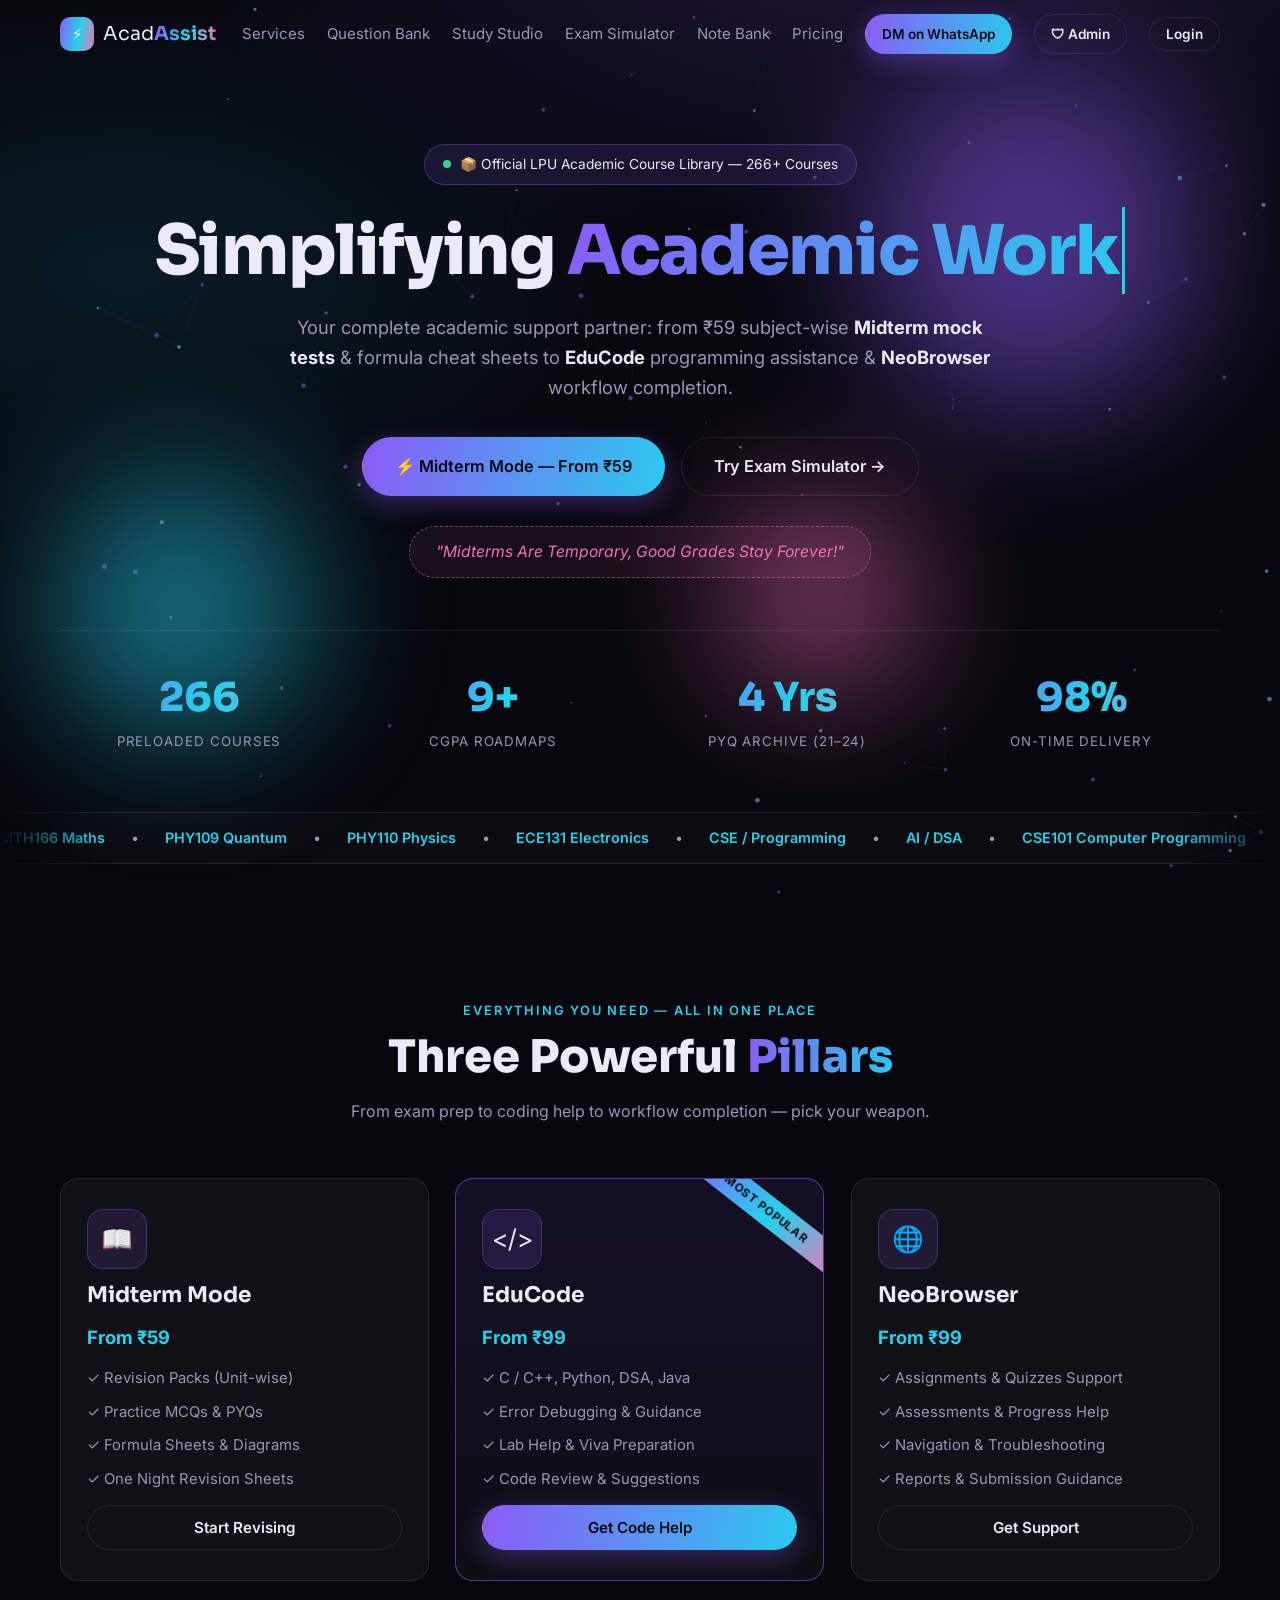
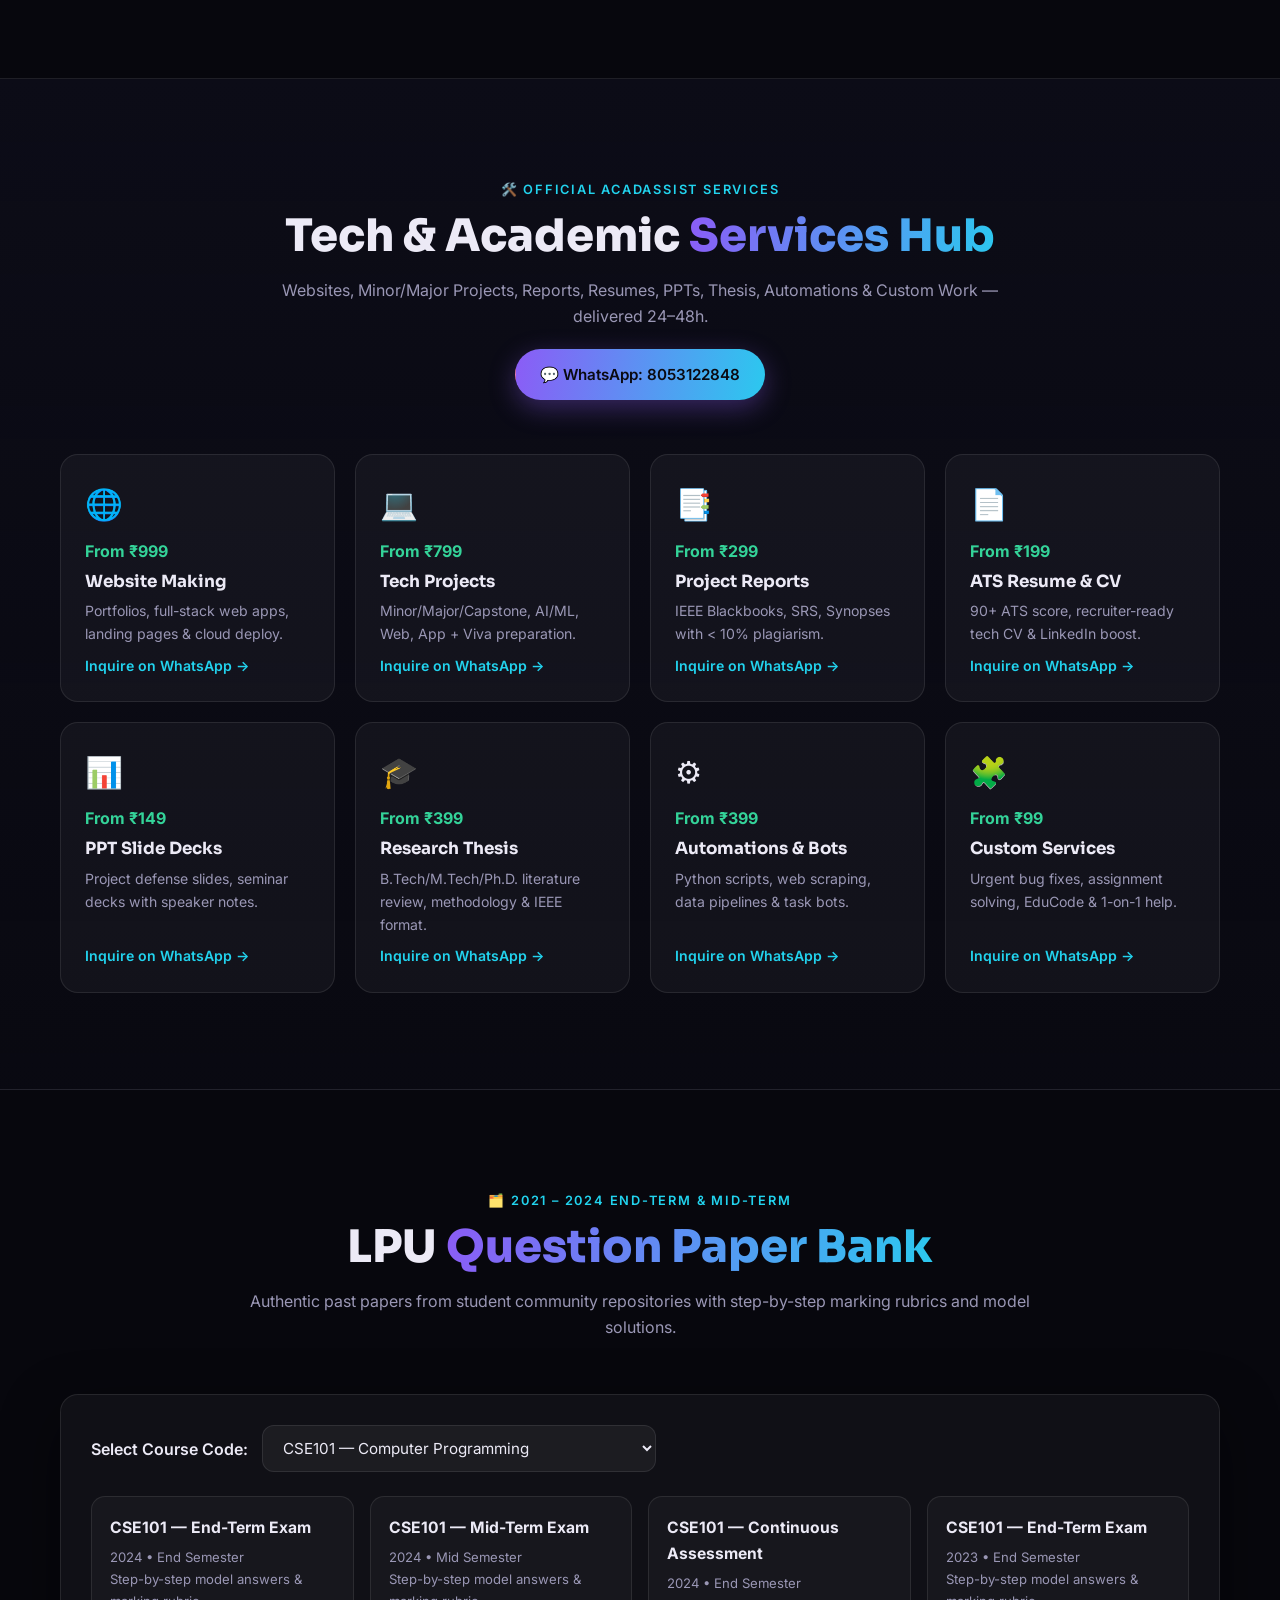
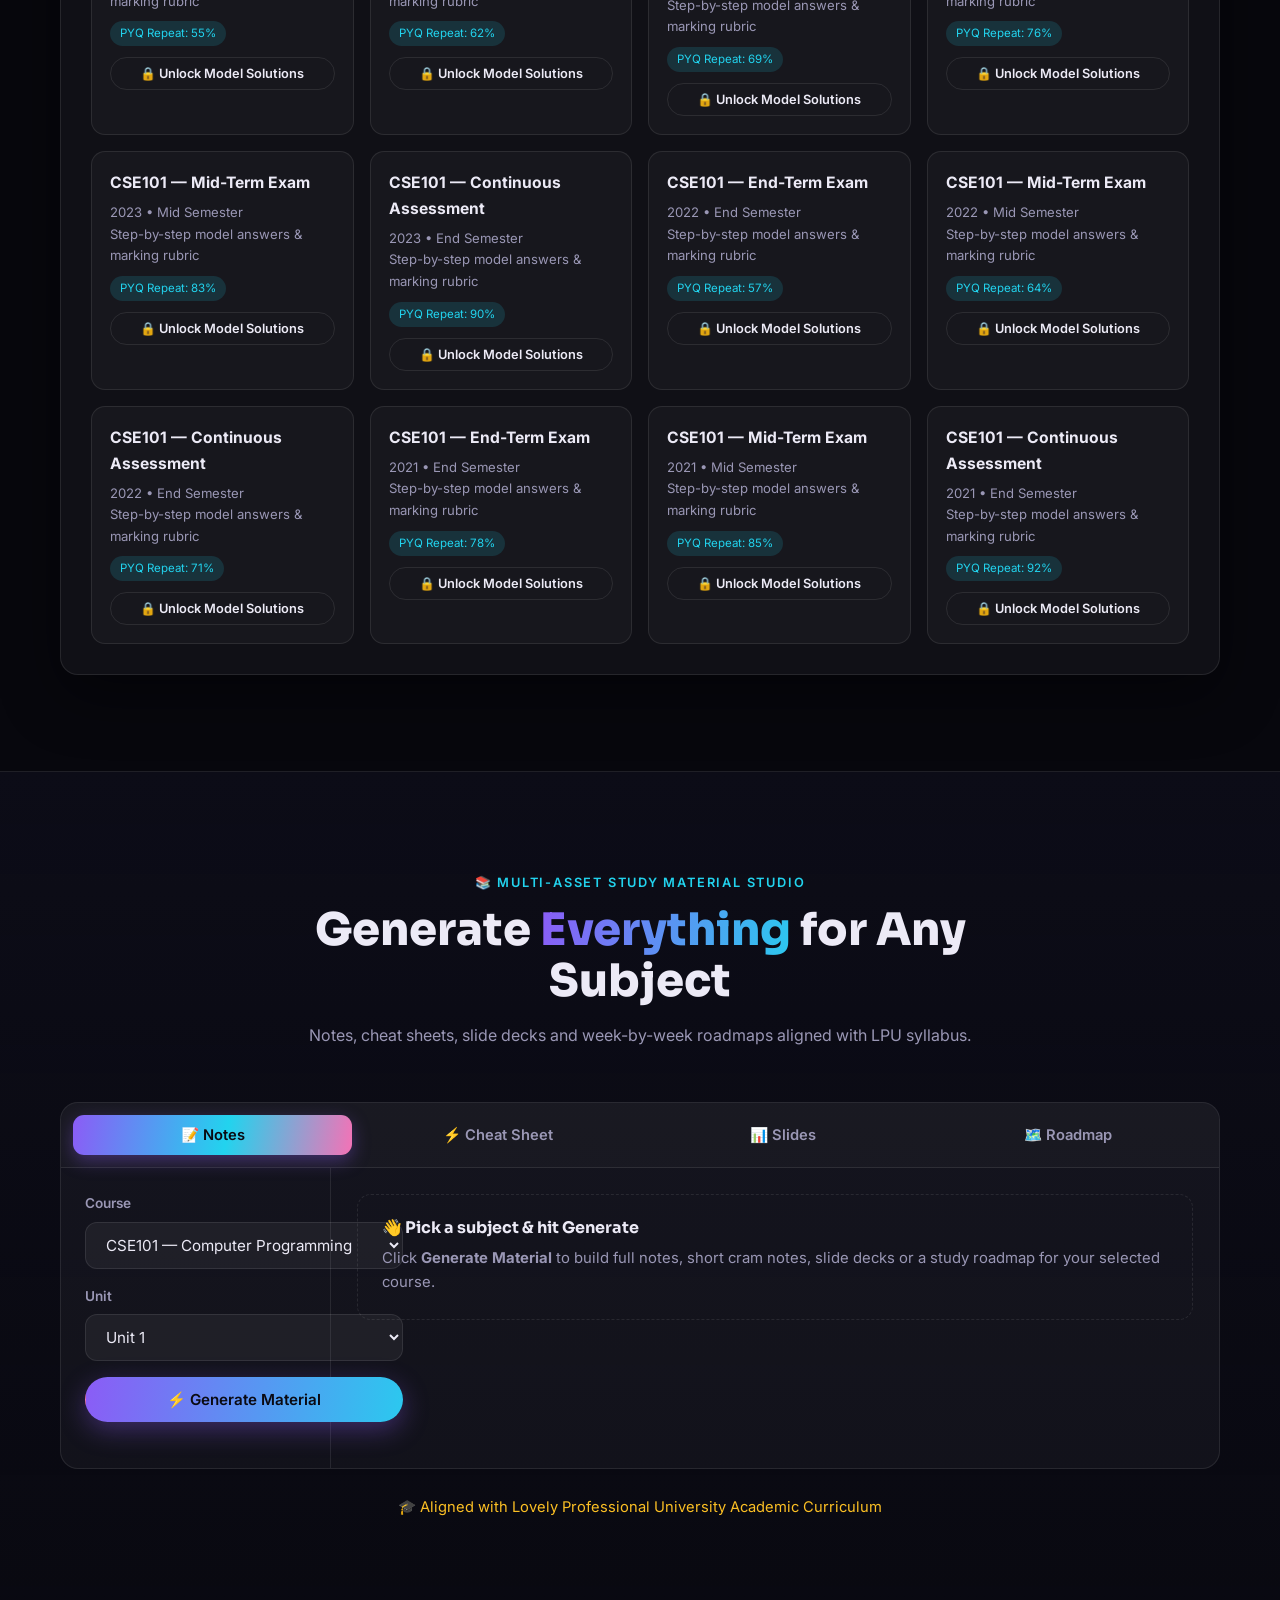
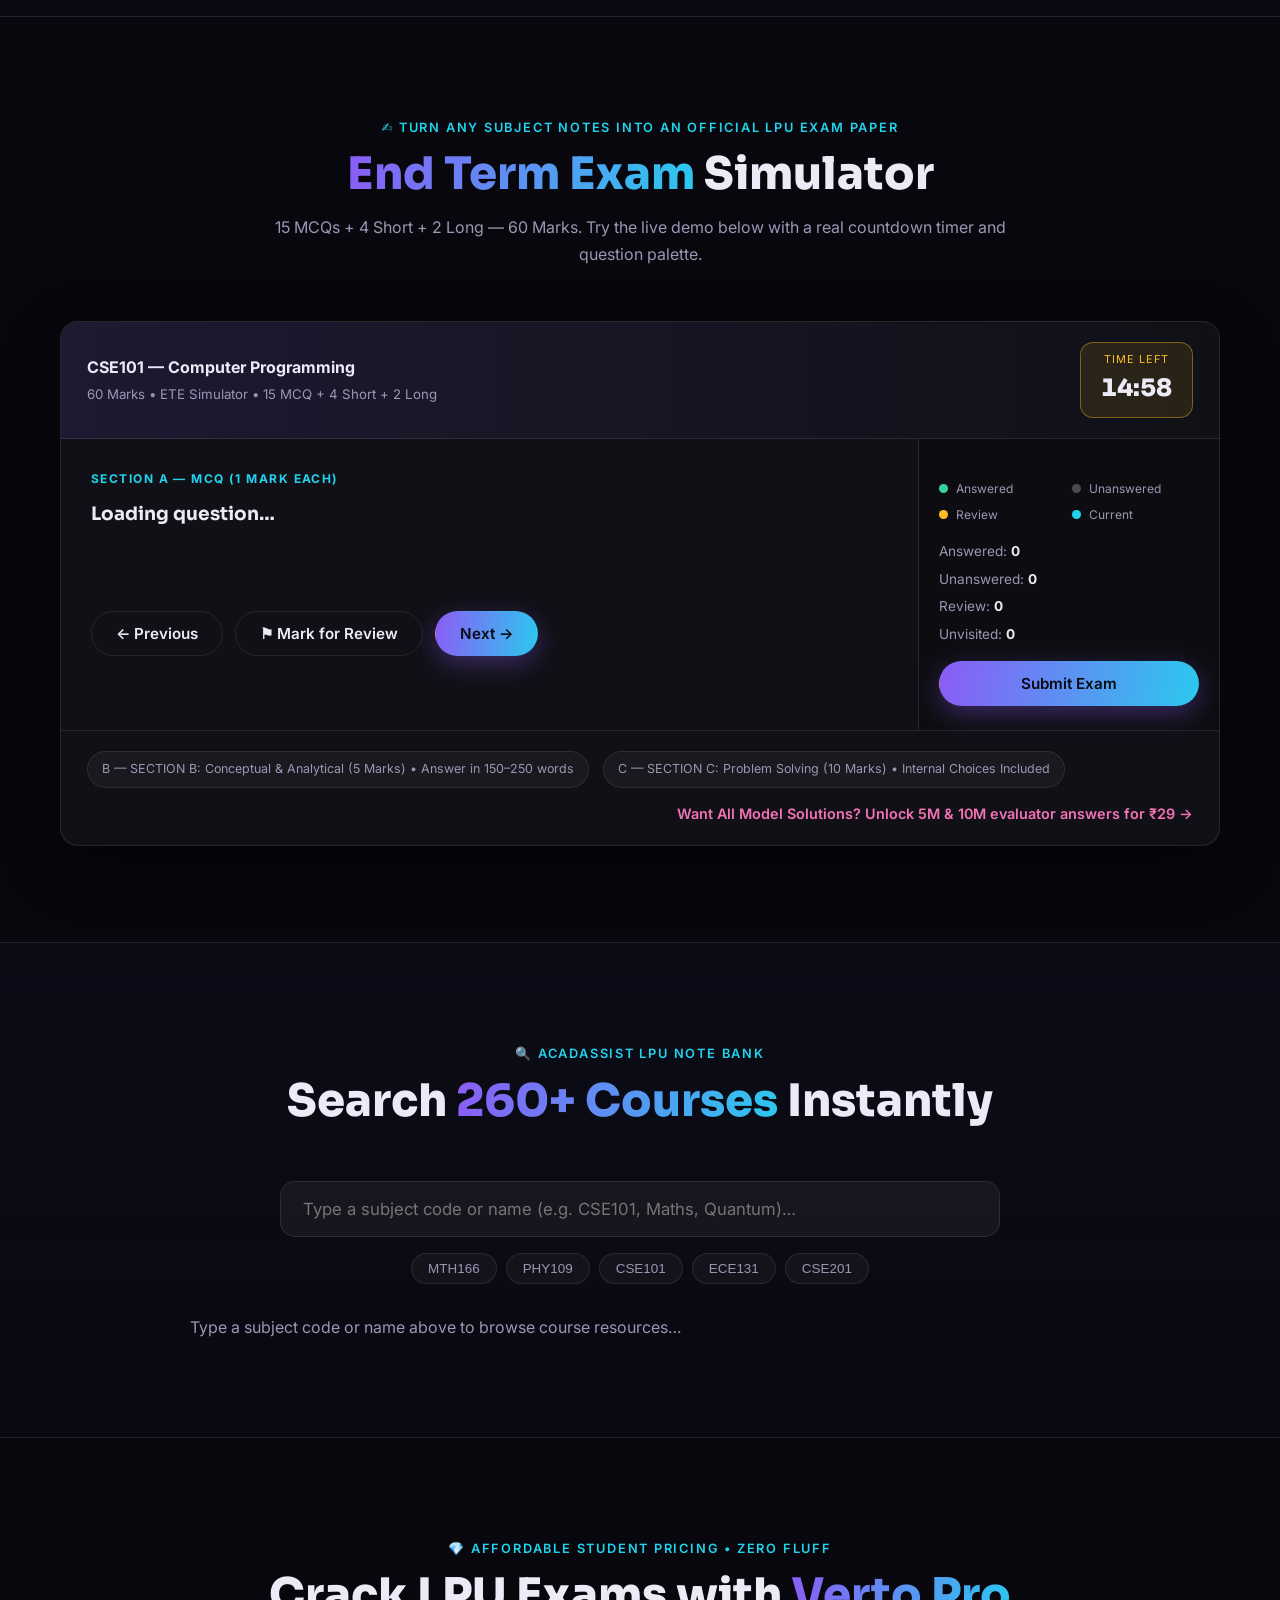
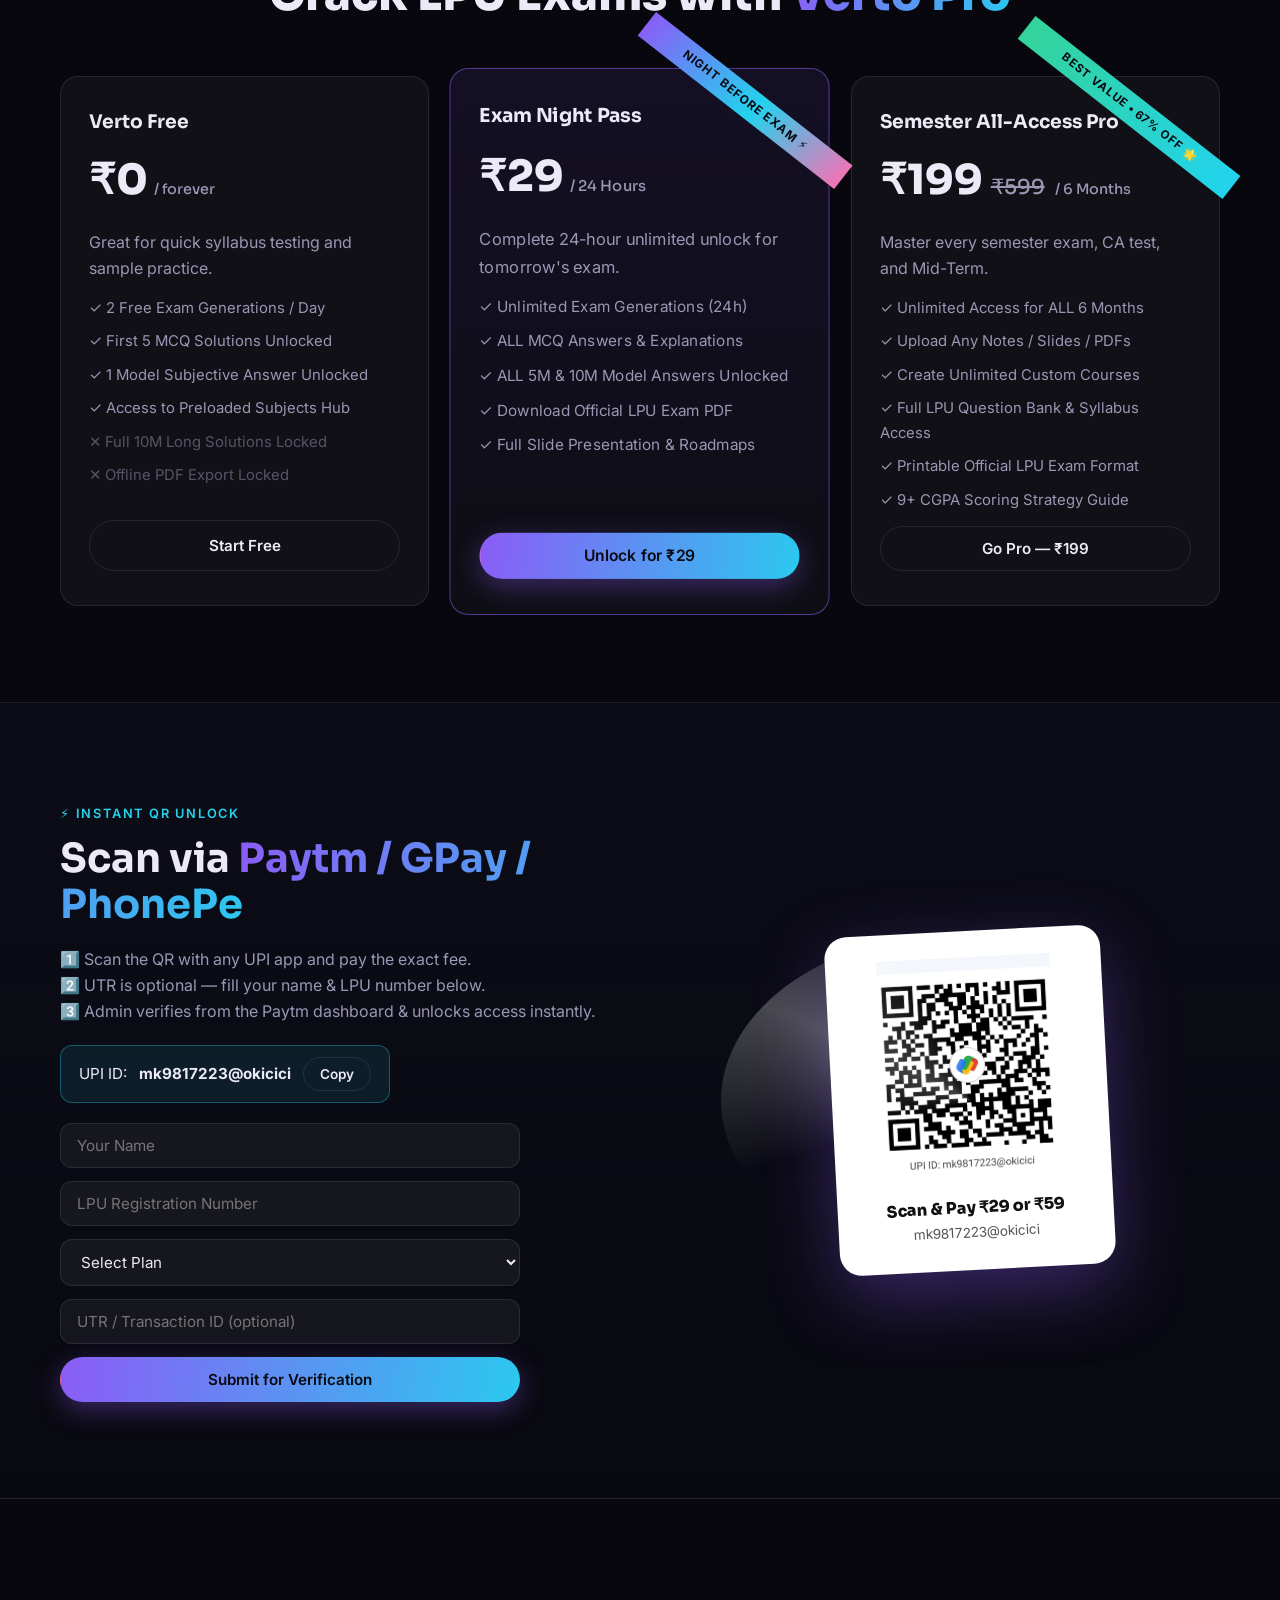
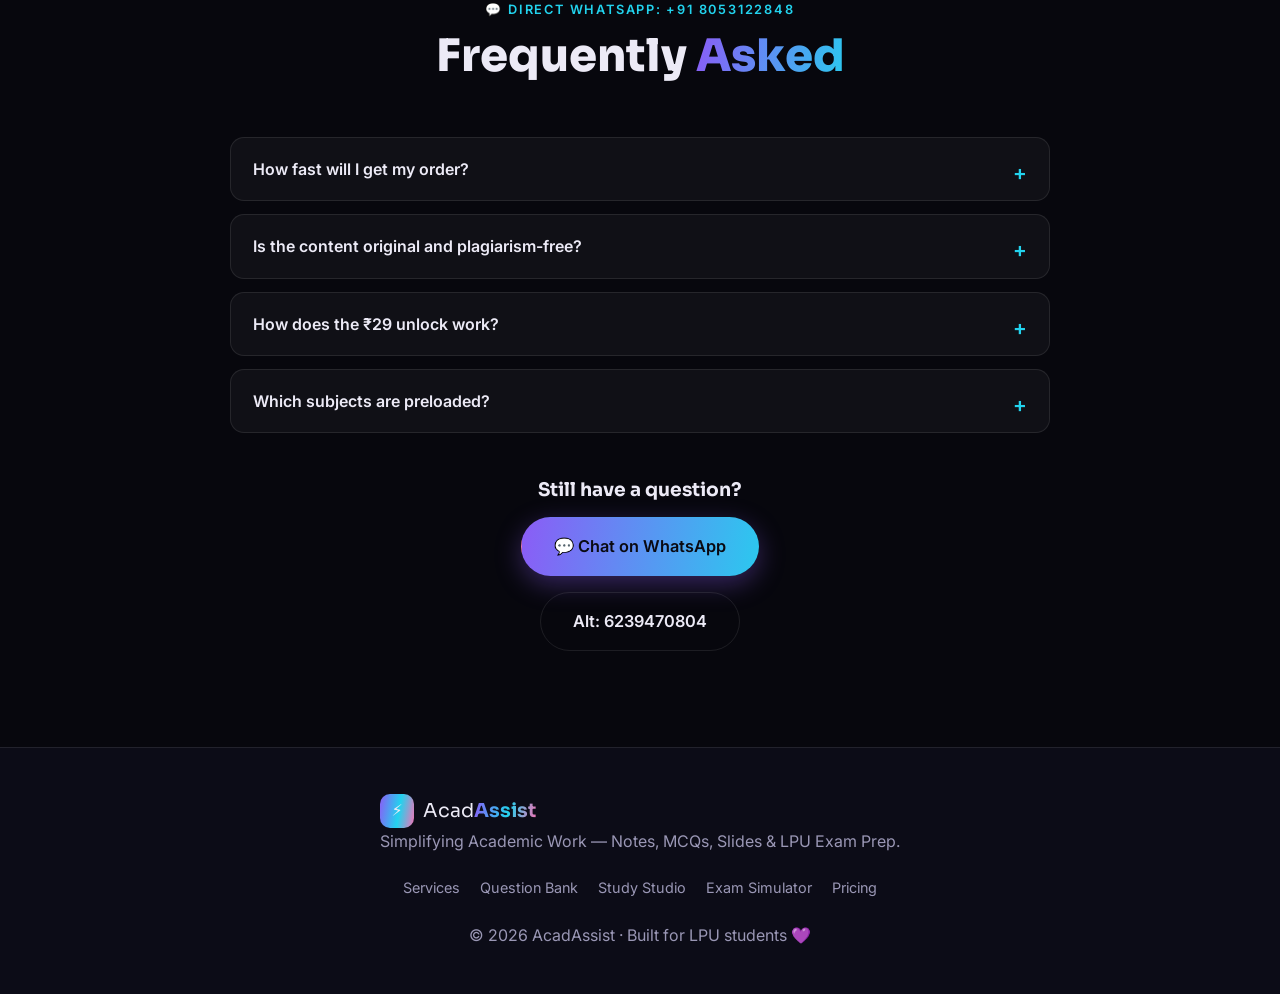
==== commit 3908e669: "Add auth, approval-gated paywall, order history; remove AI generator - Remove the browser AI questio" ====
--- a/interactive-site/index.html
+++ b/interactive-site/index.html
@@ -34,6 +34,19 @@
         <a href="#search">Note Bank</a>
         <a href="#pricing">Pricing</a>
         <a href="#contact" class="btn btn-small btn-primary nav-cta">DM on WhatsApp</a>
+        <a href="/admin" class="btn btn-small btn-ghost" id="adminLink">🛡 Admin</a>
+        <button class="btn btn-small btn-ghost" id="authBtn" type="button">Login</button>
+        <div class="account-chip" id="accountChip" hidden>
+          <button class="chip-btn" id="accountBtn" type="button">
+            <span id="chipAvatar">👤</span>
+            <span id="chipName">Student</span>
+            <span class="plan-badge" id="chipPlan">Free</span>
+          </button>
+          <div class="account-menu" id="accountMenu" hidden>
+            <button type="button" data-menu="orders">🧾 My Orders</button>
+            <button type="button" data-menu="logout">↩ Logout</button>
+          </div>
+        </div>
       </nav>
       <button class="nav-toggle" id="navToggle" aria-label="Toggle menu">
         <span></span><span></span><span></span>
@@ -61,7 +74,7 @@
       </p>
 
       <div class="hero-actions reveal delay-3">
-        <a href="#pricing" class="btn btn-primary btn-lg magnetic">⚡ Midterm Mode — From ₹59</a>
+        <a href="#pricing" class="btn btn-primary btn-lg magnetic" data-plan="subject_pass_49">⚡ Midterm Mode — From ₹59</a>
         <a href="#exam" class="btn btn-ghost btn-lg magnetic">Try Exam Simulator →</a>
       </div>
 
@@ -109,7 +122,7 @@
             <li>✓ Formula Sheets &amp; Diagrams</li>
             <li>✓ One Night Revision Sheets</li>
           </ul>
-          <a href="#pricing" class="btn btn-ghost btn-block">Start Revising</a>
+          <button class="btn btn-ghost btn-block" type="button" data-plan="midterm_mock_49">Start Revising</button>
         </article>
 
         <article class="pillar card-3d featured reveal delay-1" data-tilt>
@@ -123,7 +136,7 @@
             <li>✓ Lab Help &amp; Viva Preparation</li>
             <li>✓ Code Review &amp; Suggestions</li>
           </ul>
-          <a href="#contact" class="btn btn-primary btn-block">Get Code Help</a>
+          <button class="btn btn-primary btn-block" type="button" data-plan="educode_99">Get Code Help</button>
         </article>
 
         <article class="pillar card-3d reveal delay-2" data-tilt>
@@ -136,7 +149,7 @@
             <li>✓ Navigation &amp; Troubleshooting</li>
             <li>✓ Reports &amp; Submission Guidance</li>
           </ul>
-          <a href="#contact" class="btn btn-ghost btn-block">Get Support</a>
+          <button class="btn btn-ghost btn-block" type="button" data-plan="neobrowser_99">Get Support</button>
         </article>
       </div>
     </div>
@@ -238,53 +251,6 @@
         <p>15 MCQs + 4 Short + 2 Long — 60 Marks. Try the live demo below with a real countdown timer and question palette.</p>
       </div>
 
-      <div class="ai-panel reveal" id="aiPanel">
-        <div class="ai-head">
-          <span class="ai-badge">🤖 AI Question Generator</span>
-          <button class="btn btn-small btn-ghost" id="aiSettingsToggle" type="button">⚙ API Settings</button>
-        </div>
-
-        <div class="ai-settings" id="aiSettings" hidden>
-          <label>Provider
-            <select id="aiProvider" class="select">
-              <option value="groq">Groq — free tier (llama-3.3-70b)</option>
-              <option value="gemini">Google Gemini — free tier</option>
-              <option value="openai">OpenAI</option>
-              <option value="openrouter">OpenRouter</option>
-              <option value="custom">Custom (OpenAI-compatible)</option>
-            </select>
-          </label>
-          <label>API Key
-            <input type="password" id="aiKey" placeholder="Paste your API key — stored only in this browser" autocomplete="off" />
-          </label>
-          <label>Model
-            <input type="text" id="aiModel" placeholder="leave blank for provider default" />
-          </label>
-          <label id="aiCustomWrap" hidden>Base URL
-            <input type="text" id="aiBaseUrl" placeholder="https://api.example.com/v1" />
-          </label>
-          <button class="btn btn-small btn-primary" id="aiSave" type="button">Save</button>
-          <span class="ai-note">🔐 Your key never touches our servers — the browser calls the provider API directly.</span>
-        </div>
-
-        <div class="ai-controls">
-          <input type="text" id="aiSubject" placeholder="Subject / topic — e.g. CSE101 Unit 3: Trees &amp; Traversals" />
-          <textarea id="aiNotes" rows="3" placeholder="Paste your notes or syllabus topics (optional) — the AI will craft exam-style MCQs from them…"></textarea>
-          <div class="ai-opts">
-            <label>Count
-              <input type="number" id="aiCount" min="3" max="15" value="8" />
-            </label>
-            <label>Difficulty
-              <select id="aiDiff" class="select">
-                <option>Mixed</option><option>Easy</option><option>Medium</option><option>Hard</option>
-              </select>
-            </label>
-            <button class="btn btn-primary" id="aiGenerate" type="button">🤖 Generate with AI</button>
-          </div>
-          <div class="ai-status" id="aiStatus" hidden></div>
-        </div>
-      </div>
-
       <div class="exam reveal" id="examApp">
         <div class="exam-header">
           <div>
@@ -331,7 +297,7 @@
         <div class="exam-footer">
           <div class="section-tag">B — SECTION B: Conceptual &amp; Analytical (5 Marks) • Answer in 150–250 words</div>
           <div class="section-tag">C — SECTION C: Problem Solving (10 Marks) • Internal Choices Included</div>
-          <a href="#pricing" class="unlock-link">Want All Model Solutions? Unlock 5M &amp; 10M evaluator answers for ₹29 →</a>
+          <a href="#pay" class="unlock-link" data-plan="rush24">Want All Model Solutions? Unlock 5M &amp; 10M evaluator answers for ₹29 →</a>
         </div>
       </div>
     </div>
@@ -392,13 +358,13 @@
             <li>✓ Download Official LPU Exam PDF</li>
             <li>✓ Full Slide Presentation &amp; Roadmaps</li>
           </ul>
-          <a href="#pay" class="btn btn-primary btn-block magnetic">Unlock for ₹29</a>
+          <button class="btn btn-primary btn-block magnetic" type="button" data-plan="rush24">Unlock for ₹29</button>
         </div>
 
         <div class="price-card reveal delay-2">
           <div class="ribbon ribbon-green">Best Value • 67% OFF 🌟</div>
           <h3>Semester All-Access Pro</h3>
-          <div class="amount">₹99 <s>₹299</s><span>/ 6 Months</span></div>
+          <div class="amount">₹199 <s>₹599</s><span>/ 6 Months</span></div>
           <p class="muted">Master every semester exam, CA test, and Mid-Term.</p>
           <ul class="check-list">
             <li>✓ Unlimited Access for ALL 6 Months</li>
@@ -408,7 +374,7 @@
             <li>✓ Printable Official LPU Exam Format</li>
             <li>✓ 9+ CGPA Scoring Strategy Guide</li>
           </ul>
-          <a href="#pay" class="btn btn-ghost btn-block">Go Pro</a>
+          <button class="btn btn-ghost btn-block" type="button" data-plan="semester_pro">Go Pro — ₹199</button>
         </div>
       </div>
     </div>
@@ -429,15 +395,16 @@
           <button class="btn btn-small btn-ghost" id="copyUpi">Copy</button>
         </div>
         <form class="pay-form" id="payForm">
-          <input type="text" placeholder="Your Name" required />
-          <input type="text" placeholder="LPU Registration Number" required />
-          <select class="select" required>
+          <input type="text" id="pfName" placeholder="Your Name" required />
+          <input type="text" id="pfReg" placeholder="LPU Registration Number" required />
+          <select class="select" id="pfPlan" required>
             <option value="">Select Plan</option>
-            <option>Exam Night Pass — ₹29</option>
-            <option>Midterm Mode — ₹59</option>
-            <option>Semester Pro — ₹99</option>
+            <option value="rush24">Exam Night Pass — ₹29</option>
+            <option value="subject_pass_49">Subject Master Pack — ₹59</option>
+            <option value="midterm_mock_49">Midterm Mode Pass — ₹49</option>
+            <option value="semester_pro">Semester All-Access Pro — ₹199</option>
           </select>
-          <input type="text" placeholder="UTR / Transaction ID (optional)" />
+          <input type="text" id="pfUtr" placeholder="UTR / Transaction ID (optional)" />
           <button class="btn btn-primary btn-block" type="submit">Submit for Verification</button>
         </form>
         <div class="pay-success" id="paySuccess" hidden>✅ Submitted! Admin will verify &amp; unlock your access shortly.</div>
@@ -511,6 +478,123 @@
 
   <button class="to-top" id="toTop" aria-label="Back to top">↑</button>
 
+  <!-- ===== Auth modal ===== -->
+  <div class="modal" id="authModal" hidden>
+    <div class="modal-box">
+      <button class="modal-close" data-close="authModal" aria-label="Close">✕</button>
+      <div class="modal-tabs" id="authTabs">
+        <button class="tab active" data-atab="login">Login</button>
+        <button class="tab" data-atab="register">Create Account</button>
+      </div>
+
+      <form id="loginForm" class="modal-form">
+        <label>Email or LPU Reg No
+          <input type="text" id="loginId" placeholder="you@email.com or 12345678" required autocomplete="username" />
+        </label>
+        <label>Password
+          <input type="password" id="loginPw" placeholder="••••••••" required autocomplete="current-password" />
+        </label>
+        <button class="btn btn-primary btn-block" type="submit">Login →</button>
+      </form>
+
+      <form id="registerForm" class="modal-form" hidden>
+        <label>Full Name
+          <input type="text" id="regName" placeholder="Your full name" required />
+        </label>
+        <label>Email
+          <input type="email" id="regEmail" placeholder="you@email.com" required />
+        </label>
+        <label>LPU Registration No
+          <input type="text" id="regNo" placeholder="e.g. 12345678" required />
+        </label>
+        <label>Phone (optional)
+          <input type="tel" id="regPhone" placeholder="10-digit mobile" />
+        </label>
+        <label>Password (min 6 chars)
+          <input type="password" id="regPw" placeholder="••••••••" required minlength="6" autocomplete="new-password" />
+        </label>
+        <button class="btn btn-primary btn-block" type="submit">Create Account →</button>
+      </form>
+
+      <div class="modal-status" id="authStatus" hidden></div>
+    </div>
+  </div>
+
+  <!-- ===== Paywall / checkout modal ===== -->
+  <div class="modal" id="payModal" hidden>
+    <div class="modal-box modal-wide">
+      <button class="modal-close" data-close="payModal" aria-label="Close">✕</button>
+
+      <!-- step 1: pay -->
+      <div id="payStepForm">
+        <div class="modal-kicker">🔒 Secure Unlock</div>
+        <h3 id="payPlanName">Plan</h3>
+        <div class="pay-amount" id="payPlanPrice">₹0</div>
+
+        <div class="pay-grid-modal">
+          <div class="pay-qr-mini">
+            <img src="assets/official_paywall_qr.jpg" alt="UPI QR (mk9817223@okicici)"
+                 onerror="this.onerror=null;this.src='https://acadassist-cor0.onrender.com/static/images/official_paywall_qr.jpg'" />
+            <span>UPI: <b>mk9817223@okicici</b></span>
+          </div>
+          <form id="checkoutForm" class="modal-form">
+            <label>Your Name
+              <input type="text" id="payName" placeholder="Full name" required />
+            </label>
+            <label>LPU Registration No
+              <input type="text" id="payReg" placeholder="12345678" required />
+            </label>
+            <label>UPI Transaction ID / UTR (optional)
+              <input type="text" id="payUtr" placeholder="12-digit UTR from your UPI app" />
+            </label>
+            <button class="btn btn-primary btn-block" type="submit" id="paySubmitBtn">✅ I've Paid — Submit for Verification</button>
+          </form>
+        </div>
+        <p class="modal-note">Scan the QR with any UPI app, pay the exact amount, then submit. The admin is notified instantly on WhatsApp.</p>
+      </div>
+
+      <!-- step 2: waiting for approval -->
+      <div id="payStepPending" hidden>
+        <div class="pending-wrap">
+          <div class="pending-ring"></div>
+          <h3>⏳ Waiting for Admin Approval</h3>
+          <p>Your payment has been submitted and sent to the admin panel.<br />
+             Material stays <b>locked</b> until the admin verifies your UPI transaction.</p>
+          <div class="pending-meta">
+            <span>TxID: <b id="pendTx">—</b></span>
+            <span>Amount: <b id="pendAmt">—</b></span>
+            <span>Status: <b id="pendStatus">PENDING</b></span>
+          </div>
+          <div class="modal-note">🔔 Admin notified on WhatsApp • polling for approval every 5s…</div>
+          <button class="btn btn-ghost btn-block" type="button" data-close="payModal">Keep browsing — this will unlock automatically</button>
+        </div>
+      </div>
+
+      <!-- step 3: approved -->
+      <div id="payStepDone" hidden>
+        <div class="done-wrap">
+          <div class="done-check">✓</div>
+          <h3>Payment Approved!</h3>
+          <p id="doneMsg">Your material is now unlocked.</p>
+          <button class="btn btn-primary btn-block" type="button" id="doneBtn">Continue →</button>
+        </div>
+      </div>
+
+      <div class="modal-status" id="payStatus" hidden></div>
+    </div>
+  </div>
+
+  <!-- ===== My Orders modal ===== -->
+  <div class="modal" id="ordersModal" hidden>
+    <div class="modal-box modal-wide">
+      <button class="modal-close" data-close="ordersModal" aria-label="Close">✕</button>
+      <div class="modal-kicker">🧾 Purchase History</div>
+      <h3>My Orders</h3>
+      <div class="orders-plan" id="ordersPlan">Free plan</div>
+      <div class="orders-list" id="ordersList"><p class="muted">Loading…</p></div>
+    </div>
+  </div>
+
   <!-- ===== Interactive Slide Deck ===== -->
   <div class="deck" id="deck" hidden>
     <div class="deck-top">
--- a/interactive-site/styles.css
+++ b/interactive-site/styles.css
@@ -99,6 +99,7 @@
 .nav-toggle.open span:nth-child(3) { transform: translateY(-7px) rotate(-45deg); }
 
 /* ---------- buttons ---------- */
+.btn[hidden] { display: none !important; }
 .btn {
   display: inline-flex; align-items: center; justify-content: center; gap: 8px;
   padding: 12px 24px; border-radius: 999px; font-weight: 600; font-size: 0.95rem;
@@ -524,6 +525,27 @@
 }
 .to-top.show { opacity: 1; transform: none; pointer-events: auto; }
 .to-top:hover { transform: translateY(-4px) scale(1.08); }
+
+/* ---------- generated asset output ---------- */
+.asset-sec {
+  margin-top: 14px; padding: 15px 18px; border-radius: 13px;
+  background: rgba(255, 255, 255, 0.035); border: 1px solid var(--card-border);
+  animation: popIn 0.4s ease backwards;
+}
+.asset-sec b { color: var(--brand-2); display: block; margin-bottom: 7px; font-family: "Sora", sans-serif; font-size: 0.95rem; }
+.asset-sec p { color: var(--muted); font-size: 0.9rem; margin-bottom: 7px; line-height: 1.6; }
+.asset-sec p:last-child { margin-bottom: 0; }
+.asset-rows { display: grid; gap: 11px; margin-top: 14px; }
+.asset-row {
+  padding: 14px 17px; border-radius: 13px; display: grid; gap: 6px;
+  background: rgba(255, 255, 255, 0.035); border: 1px solid var(--card-border);
+  transition: border-color 0.25s, transform 0.25s;
+  animation: popIn 0.4s ease backwards;
+}
+.asset-row:hover { border-color: rgba(139, 92, 246, 0.5); transform: translateX(5px); }
+.asset-row b { color: var(--text); font-size: 0.94rem; }
+.asset-row span { color: var(--muted); font-size: 0.87rem; line-height: 1.55; }
+.paper-unlock { margin-top: 11px; width: 100%; font-size: 0.8rem; }
 
 /* ---------- responsive ---------- */
 @media (max-width: 960px) {
@@ -558,67 +580,131 @@
   image-rendering: auto;
 }
 
-/* ---------- AI panel ---------- */
-.ai-panel {
-  background: linear-gradient(135deg, rgba(34, 211, 238, 0.07), rgba(139, 92, 246, 0.09));
-  border: 1px solid rgba(34, 211, 238, 0.3);
-  border-radius: var(--radius); padding: 22px 26px; margin-bottom: 26px;
-}
-.ai-head { display: flex; justify-content: space-between; align-items: center; gap: 14px; flex-wrap: wrap; }
-.ai-badge {
-  font-family: "Sora", sans-serif; font-weight: 700; font-size: 1.05rem;
-  background: var(--grad); -webkit-background-clip: text; background-clip: text; color: transparent;
-}
-.ai-settings {
-  display: grid; grid-template-columns: repeat(auto-fit, minmax(200px, 1fr)); gap: 12px;
-  margin-top: 16px; padding: 16px; border-radius: 13px;
-  background: rgba(0, 0, 0, 0.25); border: 1px solid var(--card-border);
-  animation: popIn 0.35s ease;
-}
-.ai-settings label { display: grid; gap: 6px; font-size: 0.8rem; color: var(--muted); font-weight: 600; }
-.ai-settings input {
+/* ---------- modals: auth / paywall / orders ---------- */
+.modal {
+  position: fixed; inset: 0; z-index: 1300; display: grid; place-items: center;
+  background: rgba(4, 4, 9, 0.8); backdrop-filter: blur(8px);
+  animation: deckIn 0.3s cubic-bezier(0.22, 1, 0.36, 1); padding: 18px;
+}
+.modal[hidden] { display: none; }
+.modal-box {
+  position: relative; width: min(460px, 100%); max-height: 88vh; overflow-y: auto;
+  background: linear-gradient(160deg, #141226, #0a0a14);
+  border: 1px solid rgba(139, 92, 246, 0.35); border-radius: 22px;
+  padding: 30px 28px; box-shadow: 0 30px 90px rgba(0, 0, 0, 0.7);
+  animation: popIn 0.35s cubic-bezier(0.22, 1, 0.36, 1);
+}
+.modal-wide { width: min(560px, 100%); }
+.modal-close {
+  position: absolute; top: 14px; right: 14px; width: 34px; height: 34px;
+  border-radius: 50%; border: 1px solid var(--card-border); background: none;
+  color: var(--text); cursor: pointer; transition: 0.25s; z-index: 2;
+}
+.modal-close:hover { background: rgba(248, 113, 113, 0.2); border-color: #f87171; transform: rotate(90deg); }
+.modal-kicker { font-size: 0.74rem; letter-spacing: 0.16em; text-transform: uppercase; color: var(--brand-2); font-weight: 700; }
+.modal-box h3 { font-family: "Sora", sans-serif; font-size: 1.4rem; margin: 8px 0 4px; }
+.modal-note { font-size: 0.8rem; color: var(--muted); margin-top: 14px; line-height: 1.55; }
+
+.modal-tabs { display: flex; gap: 6px; margin-bottom: 20px; }
+.modal-tabs .tab { flex: 1; }
+.modal-form { display: grid; gap: 13px; }
+.modal-form label { display: grid; gap: 6px; font-size: 0.8rem; color: var(--muted); font-weight: 600; }
+.modal-form input {
   background: rgba(255, 255, 255, 0.05); border: 1px solid var(--card-border);
-  color: var(--text); padding: 10px 13px; border-radius: 10px; font-size: 0.9rem; outline: none;
-  font-family: "Inter", sans-serif; width: 100%;
-}
-.ai-settings input:focus { border-color: var(--brand-2); box-shadow: 0 0 0 3px rgba(34, 211, 238, 0.16); }
-.ai-settings .btn { align-self: end; }
-.ai-note { grid-column: 1 / -1; font-size: 0.76rem; color: var(--muted); }
-
-.ai-controls { display: grid; gap: 12px; margin-top: 16px; }
-.ai-controls input[type="text"], .ai-controls textarea {
-  background: rgba(255, 255, 255, 0.05); border: 1px solid var(--card-border);
-  color: var(--text); padding: 13px 16px; border-radius: 12px; font-size: 0.95rem;
-  outline: none; font-family: "Inter", sans-serif; resize: vertical; width: 100%;
-  transition: border-color 0.25s, box-shadow 0.25s;
-}
-.ai-controls input[type="text"]:focus, .ai-controls textarea:focus {
-  border-color: var(--brand-2); box-shadow: 0 0 0 4px rgba(34, 211, 238, 0.15);
-}
-.ai-opts { display: flex; gap: 14px; align-items: end; flex-wrap: wrap; }
-.ai-opts label { display: grid; gap: 5px; font-size: 0.78rem; color: var(--muted); font-weight: 600; }
-.ai-opts input[type="number"] {
-  width: 86px; background: rgba(255, 255, 255, 0.05); border: 1px solid var(--card-border);
-  color: var(--text); padding: 11px 13px; border-radius: 11px; font-size: 0.95rem; outline: none;
-  font-family: "Inter", sans-serif;
-}
-.ai-opts .btn { margin-left: auto; }
-.ai-status {
-  font-size: 0.9rem; padding: 12px 16px; border-radius: 11px; animation: popIn 0.35s ease;
-  border: 1px solid var(--card-border); background: rgba(255, 255, 255, 0.04); color: var(--muted);
-}
-.ai-status.working { border-color: rgba(34, 211, 238, 0.45); color: var(--brand-2); }
-.ai-status.ok { border-color: rgba(52, 211, 153, 0.5); background: rgba(52, 211, 153, 0.1); color: var(--green); }
-.ai-status.err { border-color: rgba(248, 113, 113, 0.5); background: rgba(248, 113, 113, 0.1); color: #fca5a5; }
-.spinner {
-  display: inline-block; width: 14px; height: 14px; margin-right: 8px; vertical-align: -2px;
-  border: 2px solid rgba(34, 211, 238, 0.3); border-top-color: var(--brand-2); border-radius: 50%;
-  animation: spin 0.8s linear infinite;
-}
-.src-badge {
-  display: inline-block; font-size: 0.7rem; padding: 3px 10px; border-radius: 999px;
-  background: rgba(34, 211, 238, 0.15); color: var(--brand-2); border: 1px solid rgba(34, 211, 238, 0.4);
-  margin-left: 8px; vertical-align: middle; letter-spacing: 0.05em;
+  color: var(--text); padding: 12px 15px; border-radius: 11px; font-size: 0.95rem;
+  outline: none; font-family: "Inter", sans-serif; width: 100%; transition: 0.25s;
+}
+.modal-form input:focus { border-color: var(--brand); box-shadow: 0 0 0 4px rgba(139, 92, 246, 0.18); }
+.modal-status {
+  margin-top: 14px; font-size: 0.88rem; padding: 11px 15px; border-radius: 11px;
+  border: 1px solid var(--card-border); background: rgba(255, 255, 255, 0.04); animation: popIn 0.3s ease;
+}
+.modal-status.err { border-color: rgba(248, 113, 113, 0.5); background: rgba(248, 113, 113, 0.1); color: #fca5a5; }
+.modal-status.ok { border-color: rgba(52, 211, 153, 0.5); background: rgba(52, 211, 153, 0.1); color: var(--green); }
+
+/* account chip */
+.account-chip { position: relative; }
+.chip-btn {
+  display: flex; align-items: center; gap: 8px; padding: 7px 14px;
+  border-radius: 999px; border: 1px solid rgba(52, 211, 153, 0.4);
+  background: rgba(52, 211, 153, 0.1); color: var(--text); cursor: pointer;
+  font-family: "Inter", sans-serif; font-size: 0.86rem; font-weight: 600; transition: 0.25s;
+}
+.chip-btn:hover { border-color: var(--green); transform: translateY(-2px); }
+.plan-badge {
+  font-size: 0.64rem; padding: 2px 8px; border-radius: 999px; font-weight: 800;
+  background: var(--grad); color: #0a0a12; letter-spacing: 0.05em; text-transform: uppercase;
+}
+.plan-badge.free { background: rgba(255, 255, 255, 0.16); color: var(--muted); }
+.account-menu {
+  position: absolute; right: 0; top: calc(100% + 10px); min-width: 180px; z-index: 950;
+  background: #14122a; border: 1px solid var(--card-border); border-radius: 14px;
+  padding: 8px; box-shadow: var(--shadow); animation: popIn 0.25s ease; display: grid; gap: 4px;
+}
+.account-menu[hidden] { display: none; }
+.account-menu button {
+  text-align: left; padding: 10px 13px; border: 0; background: none; color: var(--text);
+  border-radius: 9px; cursor: pointer; font-size: 0.88rem; font-family: "Inter", sans-serif; transition: 0.2s;
+}
+.account-menu button:hover { background: rgba(139, 92, 246, 0.18); }
+
+/* checkout modal */
+.pay-amount { font-family: "Sora", sans-serif; font-size: 2rem; font-weight: 800; background: var(--grad); -webkit-background-clip: text; background-clip: text; color: transparent; margin-bottom: 16px; }
+.pay-grid-modal { display: grid; grid-template-columns: 150px 1fr; gap: 18px; align-items: start; }
+.pay-qr-mini { display: grid; gap: 8px; justify-items: center; font-size: 0.72rem; color: var(--muted); text-align: center; }
+.pay-qr-mini img { width: 140px; height: 140px; object-fit: contain; background: #fff; border-radius: 10px; padding: 5px; }
+.pay-qr-mini b { color: var(--text); font-size: 0.7rem; word-break: break-all; }
+
+/* pending approval state */
+.pending-wrap, .done-wrap { text-align: center; padding: 14px 4px 4px; }
+.pending-wrap h3, .done-wrap h3 { margin: 18px 0 8px; }
+.pending-wrap p, .done-wrap p { color: var(--muted); font-size: 0.92rem; line-height: 1.6; }
+.pending-ring {
+  width: 74px; height: 74px; margin: 0 auto; border-radius: 50%;
+  border: 5px solid rgba(251, 191, 36, 0.25); border-top-color: var(--amber);
+  animation: spin 0.9s linear infinite;
+}
+.pending-meta {
+  display: flex; justify-content: center; gap: 16px; flex-wrap: wrap; margin: 18px 0 6px;
+  font-size: 0.82rem; color: var(--muted);
+}
+.pending-meta b { color: var(--amber); font-variant-numeric: tabular-nums; }
+.done-check {
+  width: 74px; height: 74px; margin: 0 auto; display: grid; place-items: center;
+  border-radius: 50%; background: linear-gradient(135deg, #34d399, #22d3ee);
+  color: #06281c; font-size: 2.2rem; font-weight: 800;
+  animation: popIn 0.5s cubic-bezier(0.34, 1.56, 0.64, 1);
+}
+.done-wrap .btn { margin-top: 20px; }
+
+/* orders */
+.orders-plan {
+  display: inline-block; margin: 6px 0 16px; padding: 7px 16px; border-radius: 999px;
+  background: rgba(52, 211, 153, 0.12); border: 1px solid rgba(52, 211, 153, 0.4);
+  color: var(--green); font-size: 0.84rem; font-weight: 700;
+}
+.orders-list { display: grid; gap: 11px; max-height: 50vh; overflow-y: auto; }
+.order-row {
+  display: flex; justify-content: space-between; align-items: center; gap: 12px; flex-wrap: wrap;
+  padding: 14px 17px; border: 1px solid var(--card-border); border-radius: 13px;
+  background: rgba(255, 255, 255, 0.03); font-size: 0.88rem; animation: popIn 0.35s ease backwards;
+}
+.order-row .o-plan { font-weight: 700; }
+.order-row .o-amt { color: var(--green); font-weight: 800; }
+.order-row .o-meta { width: 100%; color: var(--muted); font-size: 0.76rem; display: flex; gap: 14px; flex-wrap: wrap; }
+.o-status { font-size: 0.68rem; font-weight: 800; padding: 3px 10px; border-radius: 999px; letter-spacing: 0.05em; text-transform: uppercase; }
+.o-status.approved { background: rgba(52, 211, 153, 0.18); color: var(--green); }
+.o-status.pending { background: rgba(251, 191, 36, 0.18); color: var(--amber); }
+.o-status.rejected { background: rgba(248, 113, 113, 0.18); color: #fca5a5; }
+.locked-note {
+  margin-top: 14px; padding: 13px 17px; border-radius: 12px; font-size: 0.9rem;
+  background: rgba(251, 191, 36, 0.08); border: 1px dashed rgba(251, 191, 36, 0.45); color: var(--amber);
+}
+
+@media (max-width: 560px) {
+  .pay-grid-modal { grid-template-columns: 1fr; justify-items: center; }
+  .pay-grid-modal .modal-form { width: 100%; }
+  .nav-cta { display: none; }
 }
 
 /* ---------- interactive slide deck ---------- */
